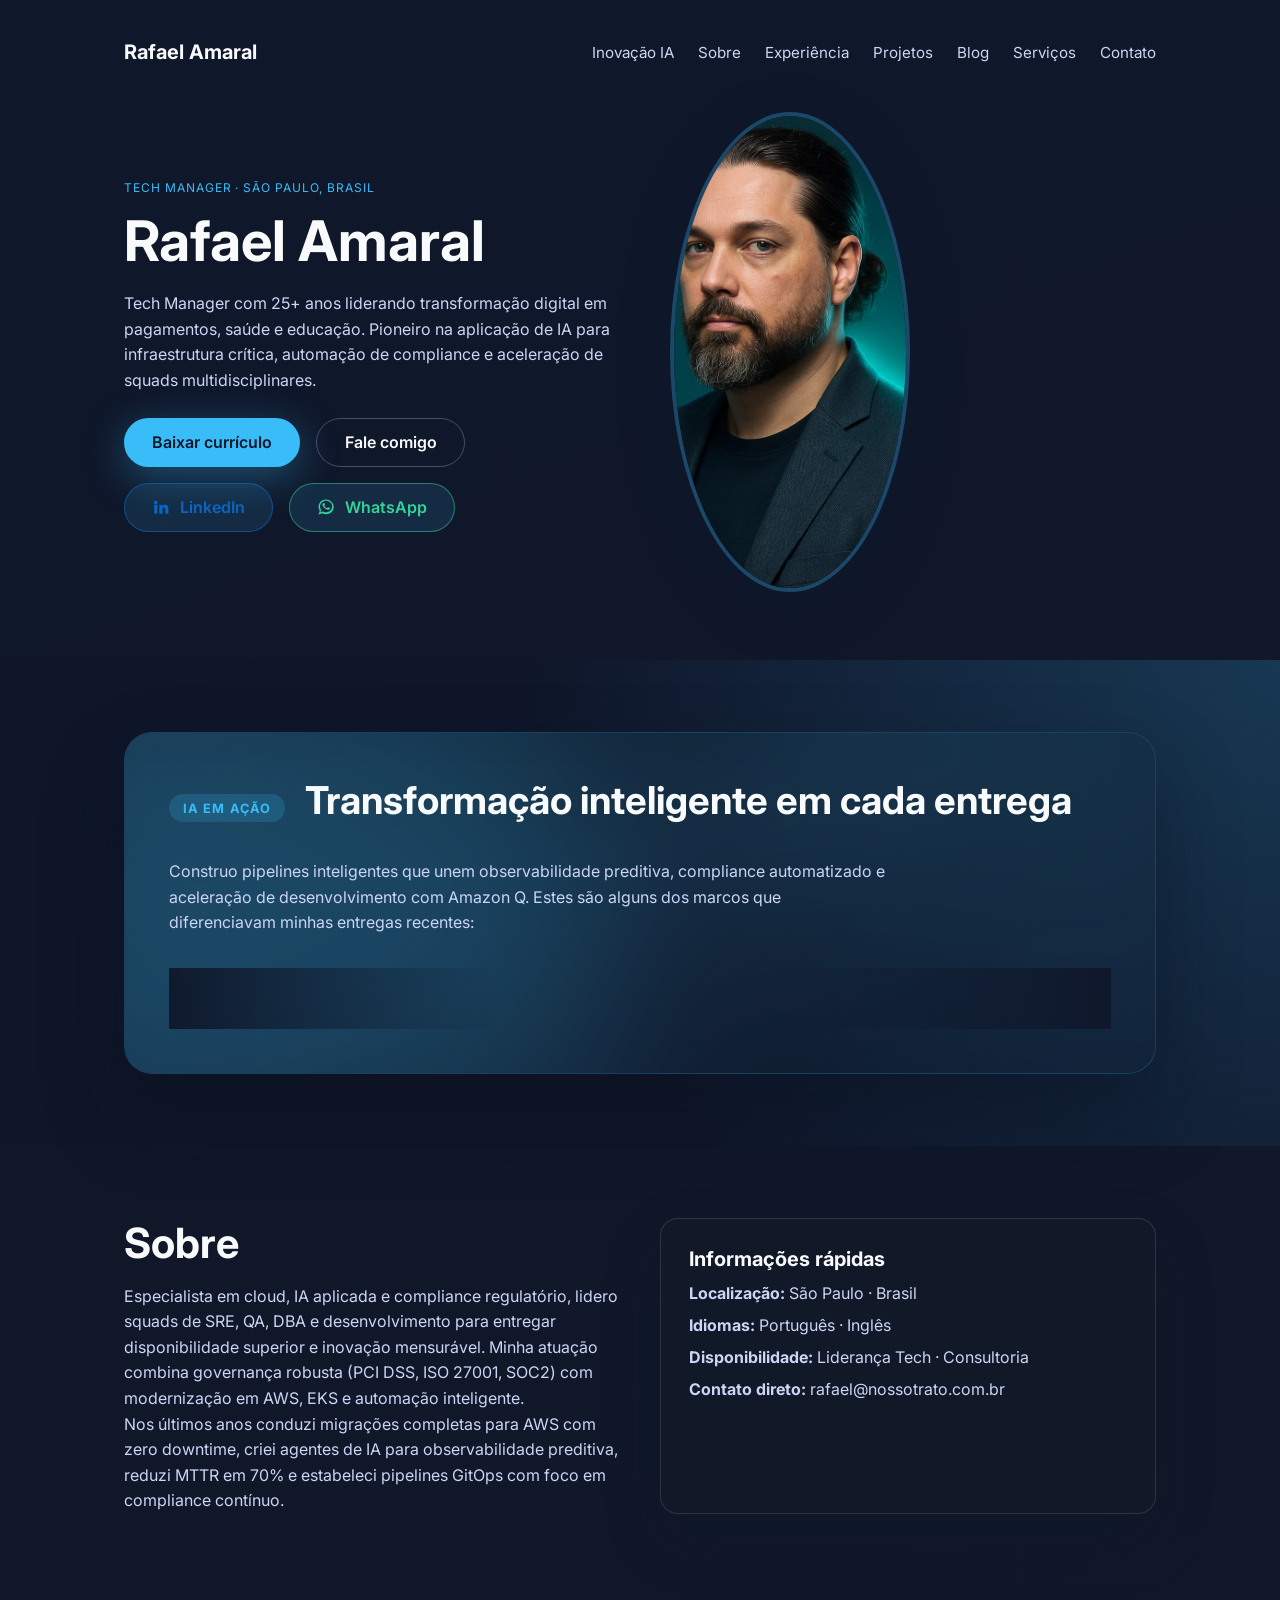
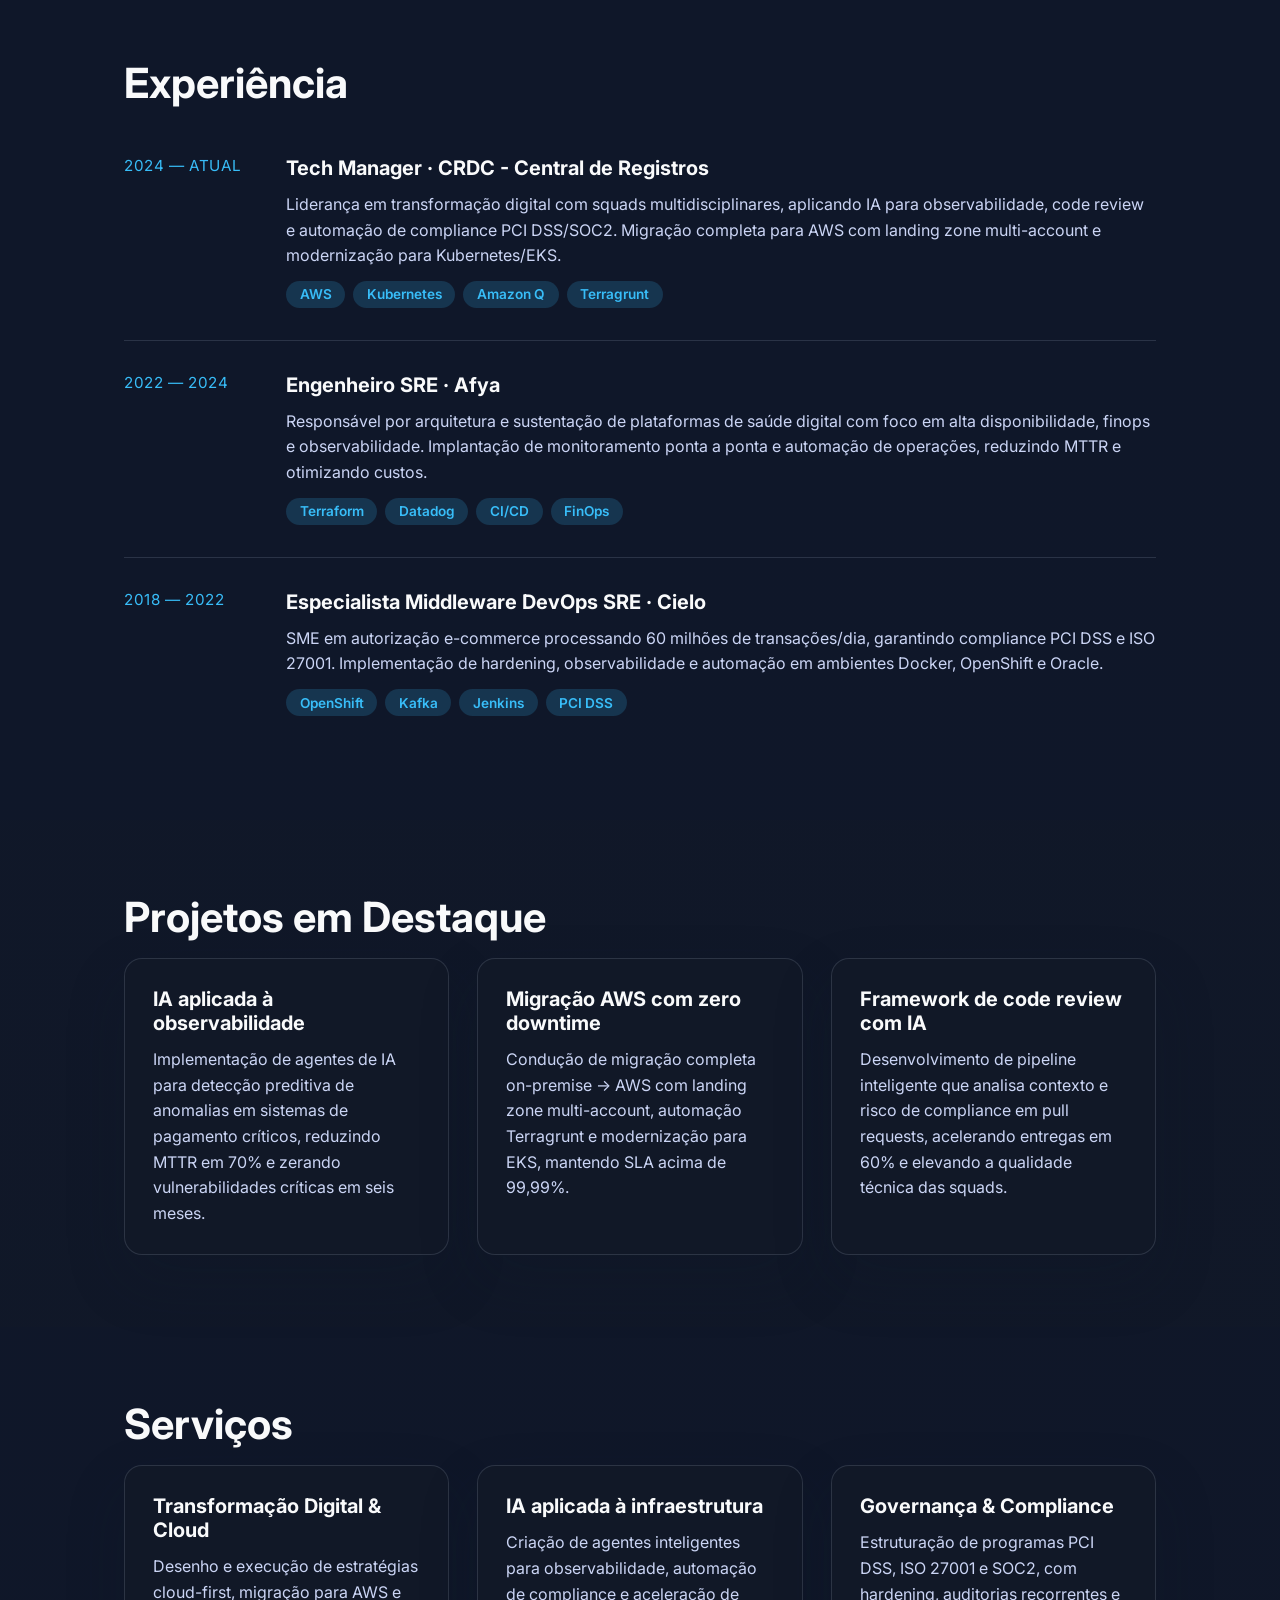
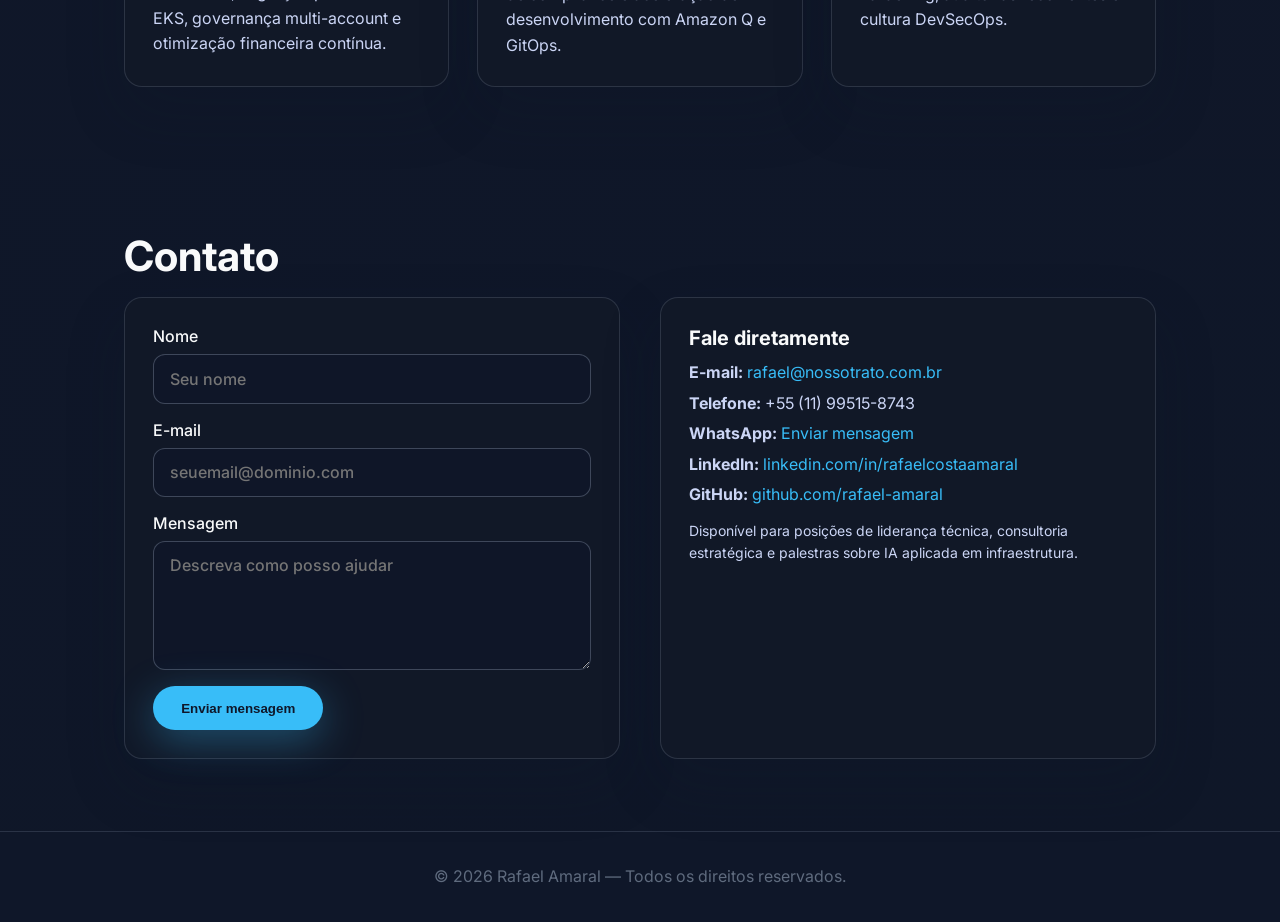
==== index.html @ c6eb233b "Initial commit: download website from hosting Co-Authored-By: Claude Opus 4.6 <noreply@anthropic.com" ====
<!DOCTYPE html>
<html lang="pt-BR">
  <head>
    <meta charset="utf-8" />
    <meta name="viewport" content="width=device-width,initial-scale=1" />
    <title>Currículo Profissional — Rafael Amaral</title>
    <meta
      name="description"
      content="Rafael Amaral — Tech Manager pioneiro em IA aplicada à infraestrutura, transformação cloud e compliance crítico."
    />
    <link rel="preconnect" href="https://fonts.googleapis.com" />
    <link rel="preconnect" href="https://fonts.gstatic.com" crossorigin />
    <link
      href="https://fonts.googleapis.com/css2?family=Inter:wght@400;500;600;700&display=swap"
      rel="stylesheet"
    />
    <link rel="stylesheet" href="assets/styles.css" />
  </head>
  <body>
    <header class="hero">
      <div class="container">
        <nav class="top-nav">
          <a class="brand" href="#inicio">Rafael Amaral</a>
          <button id="menuToggle" class="menu-toggle" aria-expanded="false">
            <span class="sr-only">Abrir menu</span>
            ☰
          </button>
          <ul class="nav-links" id="navLinks">
            <li><a href="#ia">Inovação IA</a></li>
            <li><a href="#sobre">Sobre</a></li>
            <li><a href="#experiencia">Experiência</a></li>
            <li><a href="#projetos">Projetos</a></li>
            <li><a href="/blog/">Blog</a></li>
            <li><a href="#servicos">Serviços</a></li>
            <li><a href="#contato">Contato</a></li>
          </ul>
        </nav>
        <div class="hero-content" id="inicio">
          <div>
            <span class="hero-kicker">Tech Manager · São Paulo, Brasil</span>
            <h1>Rafael Amaral</h1>
            <p>
              Tech Manager com 25+ anos liderando transformação digital em
              pagamentos, saúde e educação. Pioneiro na aplicação de IA para
              infraestrutura crítica, automação de compliance e aceleração de
              squads multidisciplinares.
            </p>
            <div class="hero-actions">
              <a
                class="btn primary"
                href="docs/Curriculo.pdf"
                target="_blank"
                rel="noopener"
                aria-label="Baixar currículo em PDF de Rafael Amaral"
              >
                Baixar currículo
              </a>
              <a
                class="btn secondary"
                href="#contato"
                aria-label="Ir para a seção de contato"
              >
                Fale comigo
              </a>
              <a
                class="btn social linkedin"
                href="https://linkedin.com/in/rafaelcostaamaral"
                target="_blank"
                rel="noopener"
                aria-label="Abrir perfil do LinkedIn de Rafael Amaral em nova aba"
              >
                <span class="icon" aria-hidden="true">
                  <svg
                    width="18"
                    height="18"
                    viewBox="0 0 24 24"
                    fill="currentColor"
                    xmlns="http://www.w3.org/2000/svg"
                  >
                    <path
                      d="M4.98 3.5a2.49 2.49 0 1 1 0 4.98 2.49 2.49 0 0 1 0-4.98ZM3 9h3.96v12H3V9Zm6.75 0H14v1.71h.06c.48-.9 1.66-1.86 3.42-1.86 3.66 0 4.34 2.41 4.34 5.54V21H17.8v-5.36c0-1.28-.03-2.93-1.79-2.93-1.79 0-2.07 1.4-2.07 2.84V21H9.75V9Z"
                    />
                  </svg>
                </span>
                LinkedIn
              </a>
              <a
                class="btn social whatsapp"
                href="https://wa.me/5511995158743?text=Ol%C3%A1%2C%20Rafael!%20Encontrei%20seu%20portf%C3%B3lio."
                target="_blank"
                rel="noopener"
                aria-label="Iniciar conversa no WhatsApp com Rafael Amaral"
              >
                <span class="icon" aria-hidden="true">
                  <svg
                    width="18"
                    height="18"
                    viewBox="0 0 24 24"
                    fill="currentColor"
                    xmlns="http://www.w3.org/2000/svg"
                  >
                    <path
                      d="M12.04 2c-5.52 0-10 4.3-10 9.6 0 1.9.6 3.69 1.69 5.27L2 22l5.25-1.64c1.55.85 3.3 1.3 4.99 1.3h.01c5.51 0 10-4.3 10-9.6 0-2.56-1.05-4.97-2.97-6.76C17.37 2.92 14.78 2 12.04 2Zm-.01 17.24h-.01c-1.43 0-2.84-.38-4.07-1.1l-.29-.17-3.12.97.95-3.01-.18-.3a7.75 7.75 0 0 1-1.19-4.16c0-4.24 3.6-7.69 8.03-7.69 2.15 0 4.17.79 5.69 2.22 1.52 1.43 2.35 3.33 2.35 5.36 0 4.25-3.6 7.68-8.06 7.68Zm4.48-6.17c-.24-.12-1.43-.71-1.65-.79-.22-.08-.38-.12-.54.12-.16.24-.62.79-.76.95-.14.16-.28.18-.52.06-.24-.12-1-.37-1.9-1.18-.7-.62-1.17-1.38-1.31-1.61-.14-.24-.01-.37.11-.49.12-.12.24-.28.36-.42.12-.14.16-.24.24-.4.08-.16.04-.3-.02-.42-.06-.12-.54-1.29-.74-1.76-.2-.48-.4-.41-.54-.42-.14 0-.3-.01-.46-.01s-.42.06-.64.3c-.22.24-.84.82-.84 2s.86 2.32.98 2.48c.12.16 1.68 2.66 4.17 3.64.58.23 1.03.37 1.38.47.58.18 1.11.15 1.53.09.47-.07 1.43-.58 1.63-1.13.2-.55.2-1.02.14-1.12-.06-.1-.22-.16-.46-.28Z"
                    />
                  </svg>
                </span>
                WhatsApp
              </a>
            </div>
          </div>
          <figure>
            <picture>
              <source
                srcset="assets/rafael-amaral.webp"
                type="image/webp"
              />
              <img
                src="assets/rafael-amaral.png"
                alt="Foto profissional de Rafael Amaral"
                width="480"
                height="480"
                loading="lazy"
                decoding="async"
              />
            </picture>
          </figure>
        </div>
      </div>
    </header>

    <main>
      <section class="section ai-focus" id="ia">
        <div class="container">
          <div class="ai-highlight">
            <div class="ai-header">
              <span class="badge">IA em ação</span>
              <h2>Transformação inteligente em cada entrega</h2>
            </div>
            <p>
              Construo pipelines inteligentes que unem observabilidade preditiva,
              compliance automatizado e aceleração de desenvolvimento com Amazon
              Q. Estes são alguns dos marcos que diferenciavam minhas entregas
              recentes:
            </p>
            <div class="ai-rotator" aria-hidden="true">
              <span class="rotator-item">
                Amazon Q integrado a VS Code e IntelliJ elevando produtividade em
                60%.
              </span>
              <span class="rotator-item">
                Agentes de IA monitorando anomalias em tempo real e reduzindo MTTR
                em 70%.
              </span>
              <span class="rotator-item">
                Framework de code review com IA garantindo compliance contínuo em
                PCI DSS e SOC2.
              </span>
            </div>
            <ul class="sr-only">
              <li>
                Amazon Q integrado a VS Code e IntelliJ elevando produtividade em
                60%.
              </li>
              <li>
                Agentes de IA monitorando anomalias em tempo real e reduzindo MTTR
                em 70%.
              </li>
              <li>
                Framework de code review com IA garantindo compliance contínuo em
                PCI DSS e SOC2.
              </li>
            </ul>
          </div>
        </div>
      </section>
      <section class="section" id="sobre">
        <div class="container grid-2">
          <div>
            <h2>Sobre</h2>
            <p>
              Especialista em cloud, IA aplicada e compliance regulatório, lidero
              squads de SRE, QA, DBA e desenvolvimento para entregar
              disponibilidade superior e inovação mensurável. Minha atuação
              combina governança robusta (PCI DSS, ISO 27001, SOC2) com
              modernização em AWS, EKS e automação inteligente.
            </p>
            <p>
              Nos últimos anos conduzi migrações completas para AWS com zero
              downtime, criei agentes de IA para observabilidade preditiva,
              reduzi MTTR em 70% e estabeleci pipelines GitOps com foco em
              compliance contínuo.
            </p>
          </div>
          <div class="card">
            <h3>Informações rápidas</h3>
            <ul>
              <li><strong>Localização:</strong> São Paulo · Brasil</li>
              <li><strong>Idiomas:</strong> Português · Inglês</li>
              <li><strong>Disponibilidade:</strong> Liderança Tech · Consultoria</li>
              <li><strong>Contato direto:</strong> rafael@nossotrato.com.br</li>
            </ul>
          </div>
        </div>
      </section>

      <section class="section alt" id="experiencia">
        <div class="container">
          <h2>Experiência</h2>
          <article class="timeline-item">
            <span class="timeline-date">2024 — Atual</span>
            <div>
              <h3>Tech Manager · CRDC - Central de Registros</h3>
              <p>
                Liderança em transformação digital com squads multidisciplinares,
                aplicando IA para observabilidade, code review e automação de
                compliance PCI DSS/SOC2. Migração completa para AWS com landing
                zone multi-account e modernização para Kubernetes/EKS.
              </p>
              <ul class="pill-list">
                <li>AWS</li>
                <li>Kubernetes</li>
                <li>Amazon Q</li>
                <li>Terragrunt</li>
              </ul>
            </div>
          </article>
          <article class="timeline-item">
            <span class="timeline-date">2022 — 2024</span>
            <div>
              <h3>Engenheiro SRE · Afya</h3>
              <p>
                Responsável por arquitetura e sustentação de plataformas de saúde
                digital com foco em alta disponibilidade, finops e observabilidade.
                Implantação de monitoramento ponta a ponta e automação de
                operações, reduzindo MTTR e otimizando custos.
              </p>
              <ul class="pill-list">
                <li>Terraform</li>
                <li>Datadog</li>
                <li>CI/CD</li>
                <li>FinOps</li>
              </ul>
            </div>
          </article>
          <article class="timeline-item">
            <span class="timeline-date">2018 — 2022</span>
            <div>
              <h3>Especialista Middleware DevOps SRE · Cielo</h3>
              <p>
                SME em autorização e-commerce processando 60 milhões de
                transações/dia, garantindo compliance PCI DSS e ISO 27001.
                Implementação de hardening, observabilidade e automação em
                ambientes Docker, OpenShift e Oracle.
              </p>
              <ul class="pill-list">
                <li>OpenShift</li>
                <li>Kafka</li>
                <li>Jenkins</li>
                <li>PCI DSS</li>
              </ul>
            </div>
          </article>
        </div>
      </section>

      <section class="section" id="projetos">
        <div class="container">
          <h2>Projetos em Destaque</h2>
          <div class="cards-grid">
            <article class="card">
              <h3>IA aplicada à observabilidade</h3>
              <p>
                Implementação de agentes de IA para detecção preditiva de anomalias
                em sistemas de pagamento críticos, reduzindo MTTR em 70% e zerando
                vulnerabilidades críticas em seis meses.
              </p>
            </article>
            <article class="card">
              <h3>Migração AWS com zero downtime</h3>
              <p>
                Condução de migração completa on-premise → AWS com landing zone
                multi-account, automação Terragrunt e modernização para EKS,
                mantendo SLA acima de 99,99%.
              </p>
            </article>
            <article class="card">
              <h3>Framework de code review com IA</h3>
              <p>
                Desenvolvimento de pipeline inteligente que analisa contexto e
                risco de compliance em pull requests, acelerando entregas em 60% e
                elevando a qualidade técnica das squads.
              </p>
            </article>
          </div>
        </div>
      </section>

      <section class="section alt" id="servicos">
        <div class="container">
          <h2>Serviços</h2>
          <div class="cards-grid">
            <article class="card">
              <h3>Transformação Digital & Cloud</h3>
              <p>
                Desenho e execução de estratégias cloud-first, migração para AWS e
                EKS, governança multi-account e otimização financeira contínua.
              </p>
            </article>
            <article class="card">
              <h3>IA aplicada à infraestrutura</h3>
              <p>
                Criação de agentes inteligentes para observabilidade, automação de
                compliance e aceleração de desenvolvimento com Amazon Q e GitOps.
              </p>
            </article>
            <article class="card">
              <h3>Governança & Compliance</h3>
              <p>
                Estruturação de programas PCI DSS, ISO 27001 e SOC2, com
                hardening, auditorias recorrentes e cultura DevSecOps.
              </p>
            </article>
          </div>
        </div>
      </section>

      <section class="section contact" id="contato">
        <div class="container">
          <h2>Contato</h2>
          <div class="contact-grid">
            <form
              class="card"
              action="https://formsubmit.co/rafael@nossotrato.com.br"
              method="POST"
            >
              <input type="hidden" name="_subject" value="Contato pelo site" />
              <input type="hidden" name="_captcha" value="false" />
              <label>
                Nome
                <input type="text" name="name" placeholder="Seu nome" required />
              </label>
              <label>
                E-mail
                <input
                  type="email"
                  name="email"
                  placeholder="seuemail@dominio.com"
                  required
                />
              </label>
              <label>
                Mensagem
                <textarea
                  name="message"
                  rows="5"
                  placeholder="Descreva como posso ajudar"
                  required
                ></textarea>
              </label>
              <button class="btn primary" type="submit">Enviar mensagem</button>
            </form>
            <div class="card contact-info">
              <h3>Fale diretamente</h3>
              <ul>
                <li>
                  <strong>E-mail:</strong>
                  <a href="mailto:rafael@nossotrato.com.br"
                    >rafael@nossotrato.com.br</a
                  >
                </li>
                <li><strong>Telefone:</strong> +55 (11) 99515-8743</li>
                <li>
                  <strong>WhatsApp:</strong>
                  <a
                    href="https://wa.me/5511995158743?text=Ol%C3%A1%2C%20Rafael!%20Encontrei%20seu%20portf%C3%B3lio."
                    target="_blank"
                    rel="noopener"
                    >Enviar mensagem</a
                  >
                </li>
                <li>
                  <strong>LinkedIn:</strong>
                  <a href="https://linkedin.com/in/rafaelcostaamaral" target="_blank" rel="noopener"
                    >linkedin.com/in/rafaelcostaamaral</a
                  >
                </li>
                <li>
                  <strong>GitHub:</strong>
                  <a href="https://github.com/rafael-amaral" target="_blank" rel="noopener"
                    >github.com/rafael-amaral</a
                  >
                </li>
              </ul>
              <p class="small">
                Disponível para posições de liderança técnica, consultoria
                estratégica e palestras sobre IA aplicada em infraestrutura.
              </p>
            </div>
          </div>
        </div>
      </section>
    </main>

    <footer class="footer">
      <div class="container">
        <p>
          ©
          <span id="currentYear"></span>
          Rafael Amaral — Todos os direitos reservados.
        </p>
      </div>
    </footer>

    <script>
      const navToggle = document.getElementById("menuToggle");
      const navLinks = document.getElementById("navLinks");
      navToggle.addEventListener("click", () => {
        const isOpened = navToggle.getAttribute("aria-expanded") === "true";
        navToggle.setAttribute("aria-expanded", String(!isOpened));
        navLinks.classList.toggle("open");
      });
      document.getElementById("currentYear").textContent =
        new Date().getFullYear();
    </script>
  </body>
</html>
---- assets/styles.css ----
:root {
  --bg: #0f172a;
  --bg-alt: #111827;
  --surface: #1f2937;
  --card: #111827;
  --text: #f9fafb;
  --text-muted: #cbd5f5;
  --accent: #38bdf8;
  --accent-dark: #0284c7;
  --pill-bg: rgba(56, 189, 248, 0.18);
  --border: rgba(148, 163, 184, 0.2);
  --shadow: 0 16px 50px rgba(15, 23, 42, 0.35);
  --max-width: 1080px;
  font-family: "Inter", -apple-system, BlinkMacSystemFont, "Segoe UI", sans-serif;
}

* {
  box-sizing: border-box;
  margin: 0;
  padding: 0;
}

body {
  background: linear-gradient(160deg, var(--bg), var(--bg-alt));
  color: var(--text);
  min-height: 100vh;
}

.container {
  max-width: var(--max-width);
  margin: 0 auto;
  padding: 0 1.5rem;
}

.hero {
  position: relative;
  padding: 2.5rem 0 4rem;
}

.top-nav {
  display: flex;
  align-items: center;
  justify-content: space-between;
  gap: 1rem;
}

.brand {
  font-weight: 700;
  font-size: 1.25rem;
  text-decoration: none;
  color: var(--text);
}

.menu-toggle {
  display: none;
  background: transparent;
  border: 0;
  color: var(--text);
  font-size: 1.5rem;
  cursor: pointer;
}

.nav-links {
  list-style: none;
  display: flex;
  gap: 1.5rem;
}

.nav-links a {
  text-decoration: none;
  color: var(--text-muted);
  font-size: 0.95rem;
  transition: color 0.2s ease;
}

.nav-links a:hover {
  color: var(--text);
}

.hero-content {
  display: grid;
  grid-template-columns: repeat(auto-fit, minmax(270px, 1fr));
  gap: 3rem;
  align-items: center;
  margin-top: 3rem;
}

.hero-kicker {
  display: inline-block;
  letter-spacing: 0.08em;
  text-transform: uppercase;
  font-size: 0.75rem;
  color: var(--accent);
  margin-bottom: 0.75rem;
}

h1 {
  font-size: clamp(2rem, 6vw, 3.5rem);
  margin-bottom: 1rem;
}

h2 {
  font-size: clamp(1.8rem, 4vw, 2.6rem);
  margin-bottom: 1rem;
}

h3 {
  font-size: 1.25rem;
  margin-bottom: 0.75rem;
}

p {
  line-height: 1.6;
  color: var(--text-muted);
}

.hero-content figure {
  justify-self: center;
}

.hero-content img {
  width: min(240px, 100%);
  aspect-ratio: 1;
  object-fit: cover;
  border-radius: 50%;
  border: 4px solid rgba(56, 189, 248, 0.3);
  box-shadow: var(--shadow);
  background: rgba(15, 23, 42, 0.5);
}

.hero-actions {
  display: flex;
  flex-wrap: wrap;
  gap: 1rem;
  margin-top: 1.5rem;
}

.btn {
  display: inline-flex;
  align-items: center;
  justify-content: center;
  padding: 0.85rem 1.7rem;
  border-radius: 999px;
  font-weight: 600;
  text-decoration: none;
  cursor: pointer;
  border: 1px solid transparent;
  transition: transform 0.2s ease, box-shadow 0.2s ease, color 0.2s ease,
    background-color 0.2s ease, border-color 0.2s ease;
}

.btn:focus-visible {
  outline: 3px solid rgba(56, 189, 248, 0.5);
  outline-offset: 2px;
}

.btn .icon {
  display: inline-flex;
  align-items: center;
  justify-content: center;
  margin-right: 0.6rem;
}

.btn .icon svg {
  display: block;
}

.btn.primary {
  background: var(--accent);
  color: #0f172a;
  box-shadow: 0 10px 40px rgba(56, 189, 248, 0.35);
}

.btn.primary:hover {
  background: var(--accent-dark);
  transform: translateY(-1px);
}

.btn.secondary {
  background: transparent;
  color: var(--text);
  border-color: rgba(148, 163, 184, 0.4);
}

.btn.secondary:hover {
  border-color: var(--accent);
  color: var(--accent);
}

.btn.social {
  background: rgba(56, 189, 248, 0.12);
  color: var(--accent);
  border-color: rgba(56, 189, 248, 0.4);
}

.btn.social:hover {
  background: rgba(56, 189, 248, 0.22);
  color: var(--text);
}

.btn.linkedin {
  border-color: rgba(10, 102, 194, 0.6);
  color: #0a66c2;
}

.btn.linkedin:hover {
  background: #0a66c2;
  border-color: #0a66c2;
  color: #f8fafc;
}

.btn.whatsapp {
  border-color: rgba(52, 211, 153, 0.5);
  color: #34d399;
}

.btn.whatsapp:hover {
  background: #059669;
  border-color: #059669;
  color: #ecfdf5;
}

.section {
  padding: 4.5rem 0;
}

.section.alt {
  background: rgba(15, 23, 42, 0.36);
}

.ai-focus {
  position: relative;
  background: radial-gradient(circle at top right, rgba(56, 189, 248, 0.2), transparent 55%),
    rgba(15, 23, 42, 0.6);
}

.ai-highlight {
  position: relative;
  overflow: hidden;
  border-radius: 28px;
  padding: 2.75rem;
  border: 1px solid rgba(56, 189, 248, 0.25);
  background: linear-gradient(160deg, rgba(17, 24, 39, 0.92), rgba(15, 23, 42, 0.82));
  box-shadow: 0 40px 80px rgba(8, 16, 31, 0.45);
}

.ai-highlight::before {
  content: "";
  position: absolute;
  inset: -120px;
  background: conic-gradient(
    from 30deg,
    rgba(56, 189, 248, 0.3),
    rgba(8, 47, 73, 0.05),
    rgba(56, 189, 248, 0.45),
    rgba(8, 47, 73, 0.1)
  );
  filter: blur(80px);
  opacity: 0.7;
  animation: aiGlow 18s linear infinite;
}

.ai-highlight > * {
  position: relative;
  z-index: 1;
}

.ai-header {
  display: flex;
  align-items: center;
  gap: 1.25rem;
  flex-wrap: wrap;
  margin-bottom: 1.25rem;
}

.badge {
  display: inline-flex;
  align-items: center;
  gap: 0.35rem;
  padding: 0.4rem 0.9rem;
  border-radius: 999px;
  font-size: 0.8rem;
  font-weight: 700;
  letter-spacing: 0.08em;
  text-transform: uppercase;
  background: rgba(56, 189, 248, 0.18);
  color: var(--accent);
}

.ai-highlight h2 {
  flex: 1;
  font-size: clamp(1.8rem, 4vw, 2.4rem);
}

.ai-highlight p {
  max-width: 720px;
  margin-bottom: 2rem;
}

.ai-rotator {
  position: relative;
  min-height: 3.8rem;
  display: flex;
  align-items: center;
  overflow: hidden;
}

.rotator-item {
  position: absolute;
  left: 0;
  top: 0;
  width: 100%;
  opacity: 0;
  transform: translateY(16px);
  animation: fadeCycle 15s infinite;
  font-weight: 600;
  letter-spacing: 0.01em;
  color: var(--text);
}

.rotator-item:nth-child(2) {
  animation-delay: 5s;
}

.rotator-item:nth-child(3) {
  animation-delay: 10s;
}

.ai-rotator::after {
  content: "";
  position: absolute;
  inset: 0;
  background: linear-gradient(90deg, rgba(15, 23, 42, 0.95) 0%, transparent 35%, transparent 65%, rgba(15, 23, 42, 0.95) 100%);
  pointer-events: none;
}

@keyframes fadeCycle {
  0%,
  15% {
    opacity: 1;
    transform: translateY(0);
  }
  25% {
    opacity: 0;
    transform: translateY(-14px);
  }
  100% {
    opacity: 0;
    transform: translateY(16px);
  }
}

@keyframes aiGlow {
  to {
    transform: rotate(360deg);
  }
}

@media (prefers-reduced-motion: reduce) {
  .ai-highlight::before {
    animation: none;
  }
  .rotator-item {
    position: static;
    opacity: 1;
    transform: none;
    animation: none;
  }
  .ai-rotator {
    min-height: auto;
    flex-direction: column;
    gap: 0.75rem;
  }
  .ai-rotator::after {
    display: none;
  }
}

.grid-2 {
  display: grid;
  grid-template-columns: repeat(auto-fit, minmax(280px, 1fr));
  gap: 2.5rem;
}

.card {
  background: var(--card);
  border: 1px solid var(--border);
  border-radius: 18px;
  padding: 1.75rem;
  box-shadow: 0 25px 60px rgba(15, 23, 42, 0.2);
  transition: transform 0.25s ease, box-shadow 0.25s ease, border-color 0.25s ease;
}

.card:hover {
  transform: translateY(-6px);
  box-shadow: 0 30px 70px rgba(15, 23, 42, 0.28);
  border-color: rgba(56, 189, 248, 0.35);
}

.card ul {
  list-style: none;
  display: grid;
  gap: 0.75rem;
  color: var(--text-muted);
}

.timeline-item {
  display: grid;
  grid-template-columns: 130px 1fr;
  gap: 2rem;
  padding: 2rem 0;
  border-bottom: 1px solid var(--border);
}

.timeline-item:last-child {
  border-bottom: 0;
}

.timeline-date {
  font-size: 0.95rem;
  letter-spacing: 0.04em;
  color: var(--accent);
  text-transform: uppercase;
}

.pill-list {
  list-style: none;
  display: flex;
  flex-wrap: wrap;
  gap: 0.5rem;
  margin-top: 0.75rem;
}

.pill-list li {
  background: var(--pill-bg);
  color: var(--accent);
  border-radius: 999px;
  padding: 0.35rem 0.85rem;
  font-size: 0.85rem;
  font-weight: 600;
}

.cards-grid {
  display: grid;
  gap: 1.75rem;
  grid-template-columns: repeat(auto-fit, minmax(260px, 1fr));
}

.text-link {
  display: inline-flex;
  gap: 0.4rem;
  align-items: center;
  color: var(--accent);
  text-decoration: none;
  font-weight: 600;
}

.text-link:hover {
  color: var(--accent-dark);
}

.contact {
  background: rgba(15, 23, 42, 0.5);
}

.contact-grid {
  display: grid;
  gap: 2.5rem;
  grid-template-columns: repeat(auto-fit, minmax(280px, 1fr));
}

label {
  display: grid;
  gap: 0.5rem;
  color: var(--text);
  font-weight: 500;
  margin-bottom: 1rem;
}

input,
textarea {
  background: rgba(15, 23, 42, 0.6);
  border: 1px solid rgba(148, 163, 184, 0.35);
  border-radius: 12px;
  padding: 0.85rem 1rem;
  color: var(--text);
  transition: border-color 0.2s ease, box-shadow 0.2s ease;
  font: inherit;
  resize: vertical;
}

input:focus,
textarea:focus {
  border-color: var(--accent);
  box-shadow: 0 0 0 3px rgba(56, 189, 248, 0.2);
  outline: none;
}

.contact-info ul {
  list-style: none;
  display: grid;
  gap: 0.65rem;
  margin-bottom: 1rem;
}

.contact-info a {
  color: var(--accent);
  text-decoration: none;
}

.contact-info a:hover {
  color: var(--accent-dark);
}

.small {
  font-size: 0.875rem;
  color: var(--text-muted);
}

.footer {
  padding: 2rem 0;
  text-align: center;
  background: rgba(15, 23, 42, 0.8);
  border-top: 1px solid var(--border);
}

.footer p {
  color: rgba(148, 163, 184, 0.6);
}

.sr-only {
  position: absolute;
  width: 1px;
  height: 1px;
  padding: 0;
  margin: -1px;
  overflow: hidden;
  clip: rect(0, 0, 0, 0);
  white-space: nowrap;
  border: 0;
}

@media (max-width: 820px) {
  .top-nav {
    position: relative;
    align-items: flex-start;
  }

  .menu-toggle {
    display: inline-flex;
    align-items: center;
    justify-content: center;
    padding: 0.4rem 0.6rem;
    border-radius: 10px;
    background: rgba(15, 23, 42, 0.7);
  }

  .nav-links {
    position: absolute;
    right: 0;
    top: 2.8rem;
    flex-direction: column;
    background: rgba(15, 23, 42, 0.92);
    padding: 1.25rem 1.5rem;
    border-radius: 16px;
    border: 1px solid var(--border);
    box-shadow: var(--shadow);
    transform-origin: top right;
    transform: scale(0.6);
    opacity: 0;
    pointer-events: none;
    transition: opacity 0.2s ease, transform 0.2s ease;
  }

  .nav-links.open {
    transform: scale(1);
    opacity: 1;
    pointer-events: auto;
  }

  .timeline-item {
    grid-template-columns: 1fr;
    gap: 1rem;
  }

  .ai-highlight {
    padding: 2.1rem;
  }

  .ai-header {
    gap: 0.75rem;
  }
}

@media (max-width: 540px) {
  .hero {
    padding-top: 1.5rem;
  }

  .hero-content {
    margin-top: 2.2rem;
    gap: 2rem;
  }

  .hero-content img {
    width: 180px;
  }

  .section {
    padding: 3.5rem 0;
  }

  .ai-highlight {
    padding: 1.75rem;
  }

  .ai-header {
    flex-direction: column;
    align-items: flex-start;
  }

  .ai-rotator {
    min-height: 5rem;
  }
}
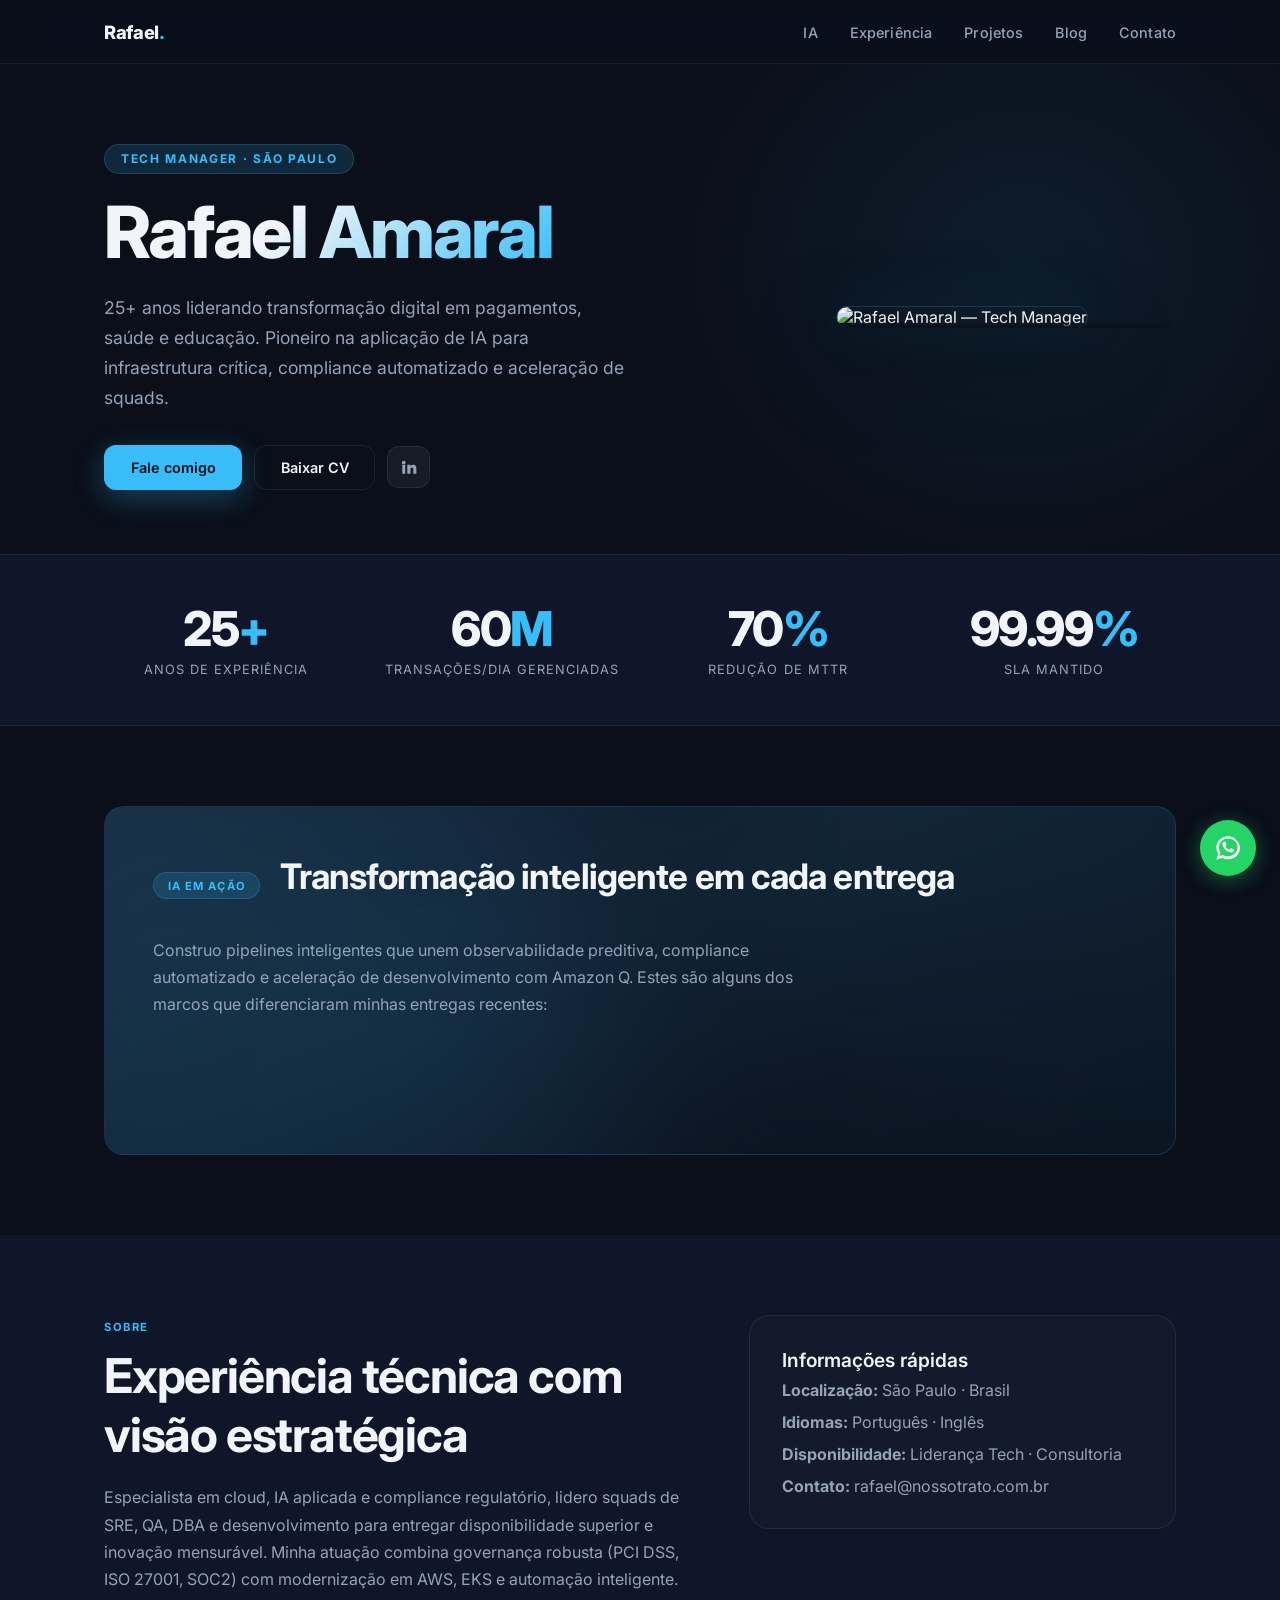
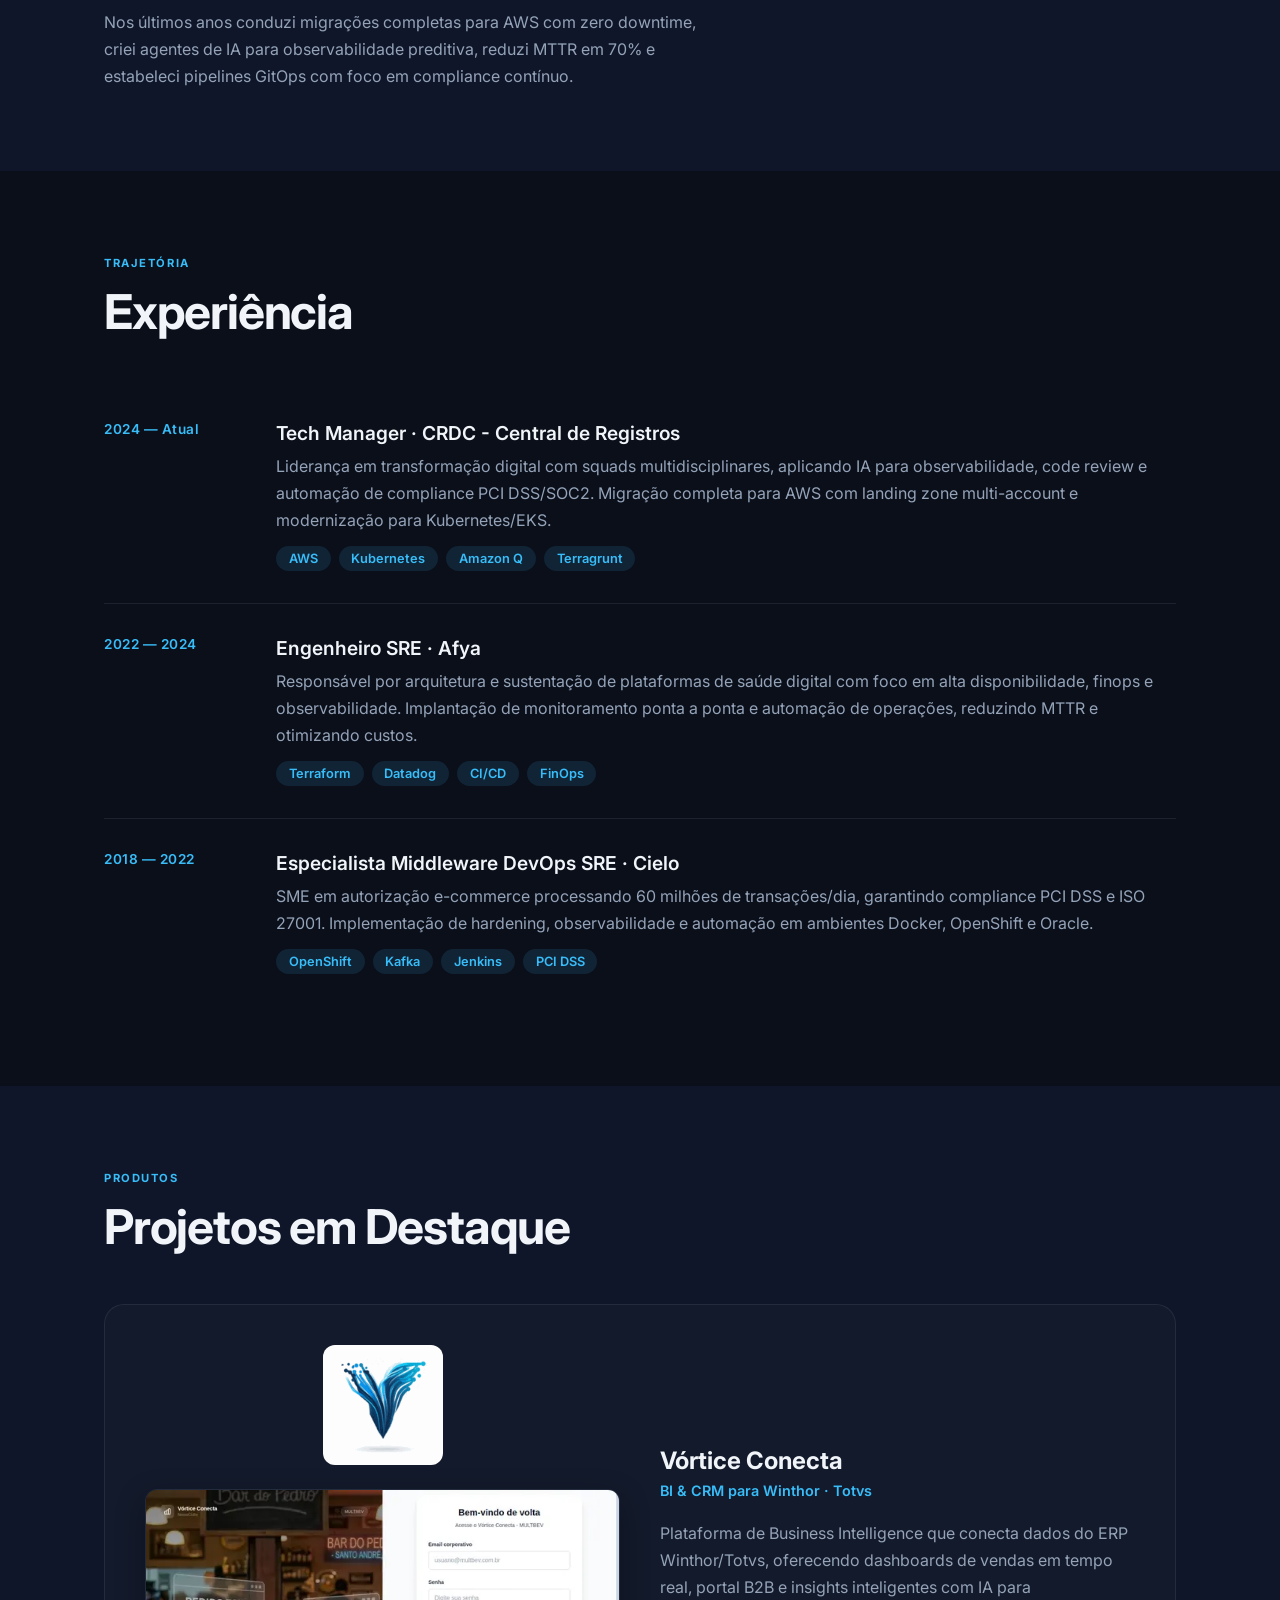
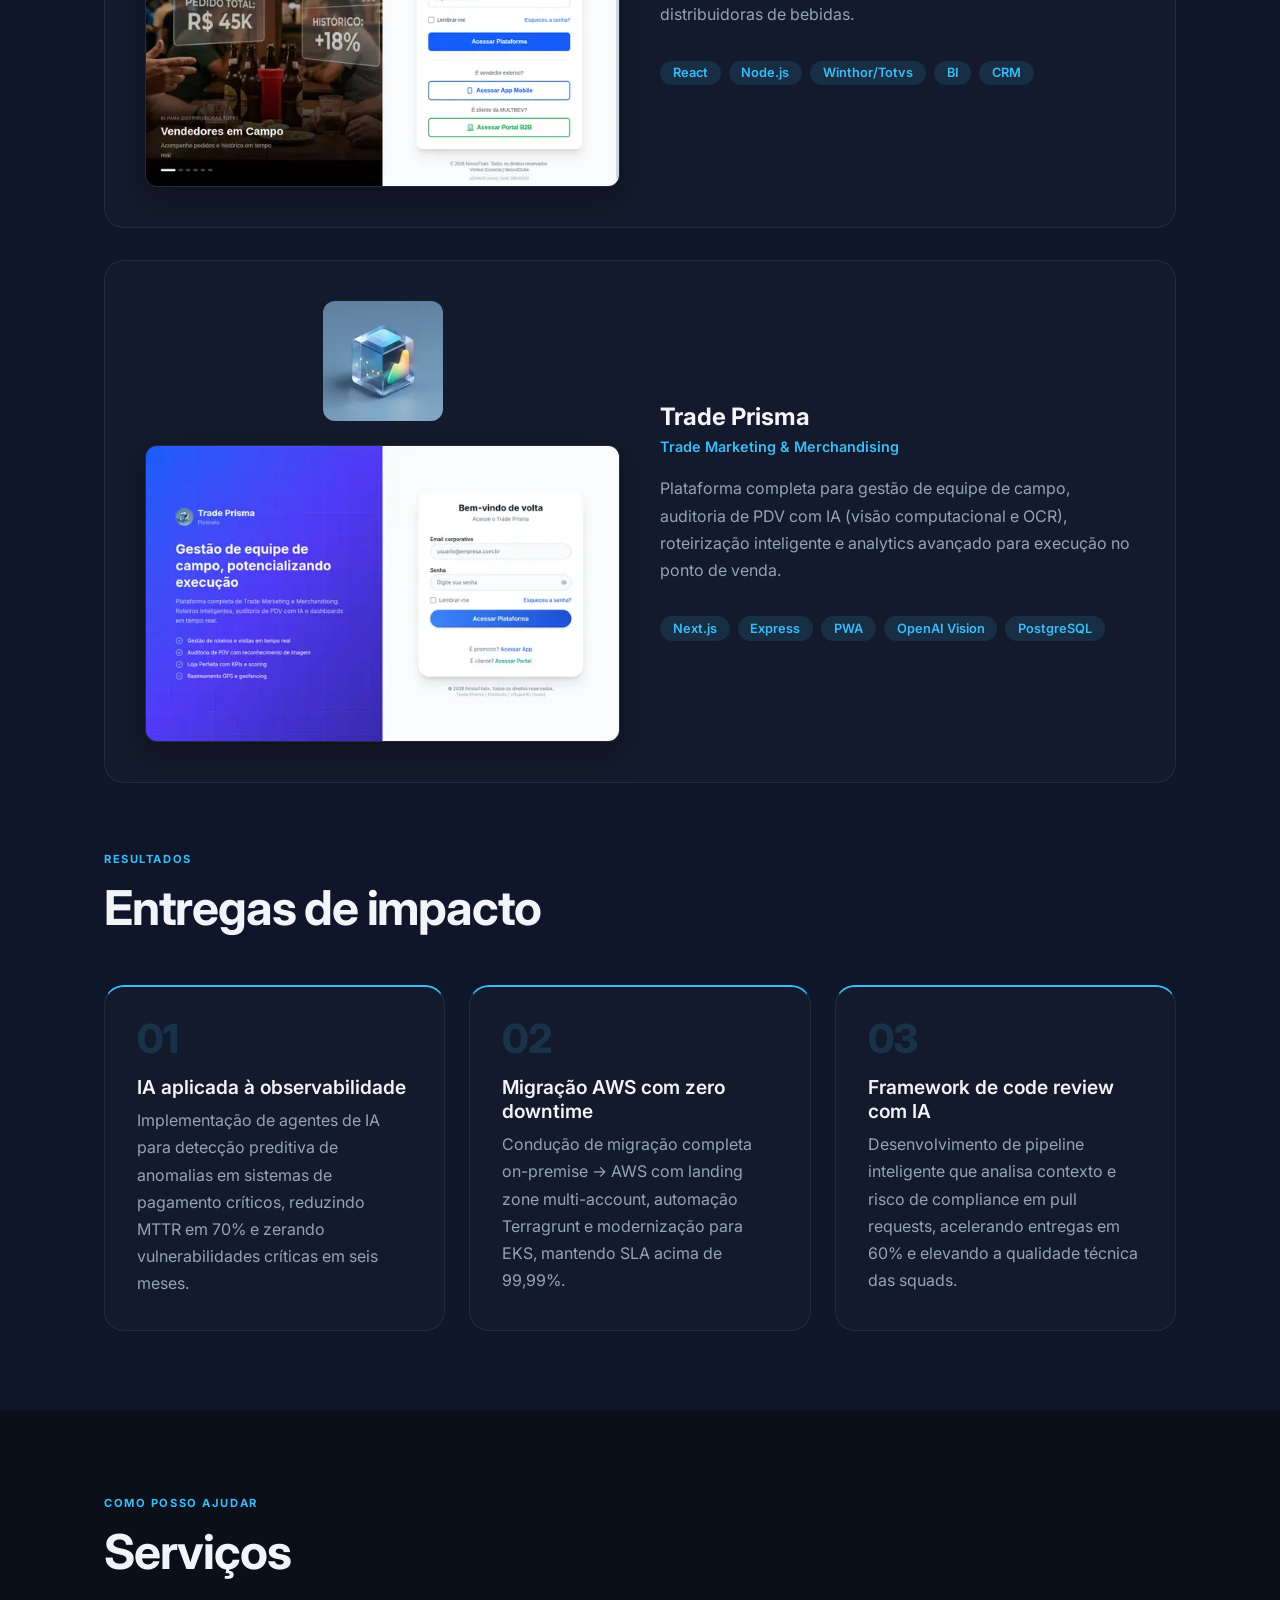
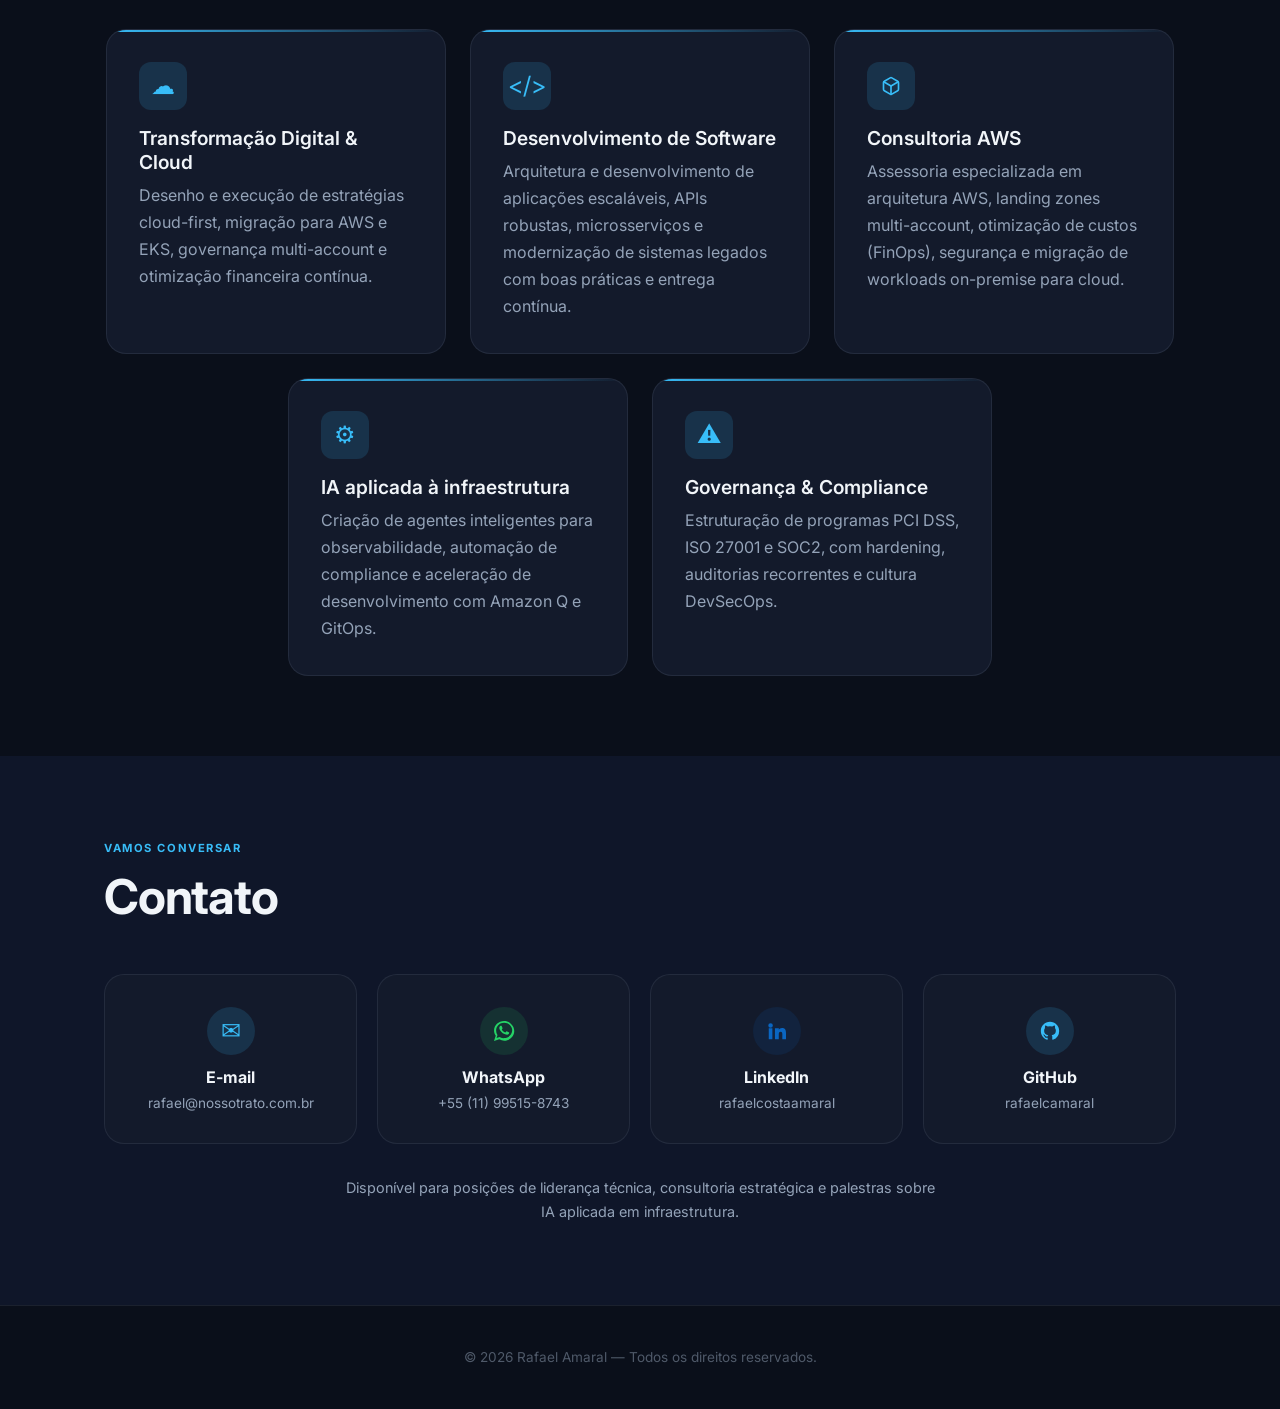
==== commit a09c6fa0: "Redesign editorial bold: nova foto, layout moderno, showcase de produtos - Hero: foto retangular dar" ====
--- a/index.html
+++ b/index.html
@@ -3,123 +3,94 @@
   <head>
     <meta charset="utf-8" />
     <meta name="viewport" content="width=device-width,initial-scale=1" />
-    <title>Currículo Profissional — Rafael Amaral</title>
+    <title>Rafael Amaral — Tech Manager · IA & Cloud</title>
     <meta
       name="description"
-      content="Rafael Amaral — Tech Manager pioneiro em IA aplicada à infraestrutura, transformação cloud e compliance crítico."
+      content="Rafael Amaral — Tech Manager com 25+ anos liderando transformação digital, IA aplicada à infraestrutura, cloud e compliance crítico."
     />
+    <meta property="og:type" content="website" />
+    <meta property="og:title" content="Rafael Amaral — Tech Manager · IA & Cloud" />
+    <meta
+      property="og:description"
+      content="Tech Manager com 25+ anos liderando transformação digital em pagamentos, saúde e educação. Pioneiro em IA para infraestrutura crítica."
+    />
+    <meta property="og:url" content="https://decomposeai.tech/" />
+    <meta property="og:locale" content="pt_BR" />
+    <meta property="og:image" content="https://decomposeai.tech/assets/rafaelcamaral.jpg" />
+    <link rel="icon" type="image/svg+xml" href="assets/favicon.svg" />
     <link rel="preconnect" href="https://fonts.googleapis.com" />
     <link rel="preconnect" href="https://fonts.gstatic.com" crossorigin />
     <link
-      href="https://fonts.googleapis.com/css2?family=Inter:wght@400;500;600;700&display=swap"
+      href="https://fonts.googleapis.com/css2?family=Inter:wght@400;500;600;700;800&display=swap"
       rel="stylesheet"
     />
     <link rel="stylesheet" href="assets/styles.css" />
   </head>
   <body>
-    <header class="hero">
+    <!-- ─── Nav ──────────────────────────────── -->
+    <nav class="site-nav">
+      <div class="container nav-inner">
+        <a class="brand" href="#inicio">Rafael<span>.</span></a>
+        <button id="menuToggle" class="menu-toggle" aria-expanded="false">
+          <span class="sr-only">Abrir menu</span>
+          &#9776;
+        </button>
+        <ul class="nav-links" id="navLinks">
+          <li><a href="#ia">IA</a></li>
+          <li><a href="#experiencia">Experiência</a></li>
+          <li><a href="#projetos">Projetos</a></li>
+          <li><a href="/blog/">Blog</a></li>
+          <li><a href="#contato">Contato</a></li>
+        </ul>
+      </div>
+    </nav>
+
+    <!-- ─── Hero ─────────────────────────────── -->
+    <header class="hero" id="inicio">
       <div class="container">
-        <nav class="top-nav">
-          <a class="brand" href="#inicio">Rafael Amaral</a>
-          <button id="menuToggle" class="menu-toggle" aria-expanded="false">
-            <span class="sr-only">Abrir menu</span>
-            ☰
-          </button>
-          <ul class="nav-links" id="navLinks">
-            <li><a href="#ia">Inovação IA</a></li>
-            <li><a href="#sobre">Sobre</a></li>
-            <li><a href="#experiencia">Experiência</a></li>
-            <li><a href="#projetos">Projetos</a></li>
-            <li><a href="/blog/">Blog</a></li>
-            <li><a href="#servicos">Serviços</a></li>
-            <li><a href="#contato">Contato</a></li>
-          </ul>
-        </nav>
-        <div class="hero-content" id="inicio">
-          <div>
-            <span class="hero-kicker">Tech Manager · São Paulo, Brasil</span>
-            <h1>Rafael Amaral</h1>
-            <p>
-              Tech Manager com 25+ anos liderando transformação digital em
-              pagamentos, saúde e educação. Pioneiro na aplicação de IA para
-              infraestrutura crítica, automação de compliance e aceleração de
-              squads multidisciplinares.
+        <div class="hero-grid">
+          <div class="hero-text">
+            <span class="hero-kicker">Tech Manager · São Paulo</span>
+            <h1>
+              <span class="gradient-name">Rafael Amaral</span>
+            </h1>
+            <p class="hero-desc">
+              25+ anos liderando transformação digital em pagamentos, saúde e
+              educação. Pioneiro na aplicação de IA para infraestrutura crítica,
+              compliance automatizado e aceleração de squads.
             </p>
             <div class="hero-actions">
+              <a class="btn primary" href="#contato">Fale comigo</a>
               <a
-                class="btn primary"
+                class="btn secondary"
                 href="docs/Curriculo.pdf"
                 target="_blank"
                 rel="noopener"
-                aria-label="Baixar currículo em PDF de Rafael Amaral"
               >
-                Baixar currículo
+                Baixar CV
               </a>
               <a
-                class="btn secondary"
-                href="#contato"
-                aria-label="Ir para a seção de contato"
-              >
-                Fale comigo
-              </a>
-              <a
-                class="btn social linkedin"
+                class="btn icon-btn"
                 href="https://linkedin.com/in/rafaelcostaamaral"
                 target="_blank"
                 rel="noopener"
-                aria-label="Abrir perfil do LinkedIn de Rafael Amaral em nova aba"
+                aria-label="LinkedIn"
               >
-                <span class="icon" aria-hidden="true">
-                  <svg
-                    width="18"
-                    height="18"
-                    viewBox="0 0 24 24"
-                    fill="currentColor"
-                    xmlns="http://www.w3.org/2000/svg"
-                  >
-                    <path
-                      d="M4.98 3.5a2.49 2.49 0 1 1 0 4.98 2.49 2.49 0 0 1 0-4.98ZM3 9h3.96v12H3V9Zm6.75 0H14v1.71h.06c.48-.9 1.66-1.86 3.42-1.86 3.66 0 4.34 2.41 4.34 5.54V21H17.8v-5.36c0-1.28-.03-2.93-1.79-2.93-1.79 0-2.07 1.4-2.07 2.84V21H9.75V9Z"
-                    />
-                  </svg>
-                </span>
-                LinkedIn
+                <svg width="18" height="18" viewBox="0 0 24 24" fill="currentColor">
+                  <path d="M4.98 3.5a2.49 2.49 0 1 1 0 4.98 2.49 2.49 0 0 1 0-4.98ZM3 9h3.96v12H3V9Zm6.75 0H14v1.71h.06c.48-.9 1.66-1.86 3.42-1.86 3.66 0 4.34 2.41 4.34 5.54V21H17.8v-5.36c0-1.28-.03-2.93-1.79-2.93-1.79 0-2.07 1.4-2.07 2.84V21H9.75V9Z" />
+                </svg>
               </a>
-              <a
-                class="btn social whatsapp"
-                href="https://wa.me/5511995158743?text=Ol%C3%A1%2C%20Rafael!%20Encontrei%20seu%20portf%C3%B3lio."
-                target="_blank"
-                rel="noopener"
-                aria-label="Iniciar conversa no WhatsApp com Rafael Amaral"
-              >
-                <span class="icon" aria-hidden="true">
-                  <svg
-                    width="18"
-                    height="18"
-                    viewBox="0 0 24 24"
-                    fill="currentColor"
-                    xmlns="http://www.w3.org/2000/svg"
-                  >
-                    <path
-                      d="M12.04 2c-5.52 0-10 4.3-10 9.6 0 1.9.6 3.69 1.69 5.27L2 22l5.25-1.64c1.55.85 3.3 1.3 4.99 1.3h.01c5.51 0 10-4.3 10-9.6 0-2.56-1.05-4.97-2.97-6.76C17.37 2.92 14.78 2 12.04 2Zm-.01 17.24h-.01c-1.43 0-2.84-.38-4.07-1.1l-.29-.17-3.12.97.95-3.01-.18-.3a7.75 7.75 0 0 1-1.19-4.16c0-4.24 3.6-7.69 8.03-7.69 2.15 0 4.17.79 5.69 2.22 1.52 1.43 2.35 3.33 2.35 5.36 0 4.25-3.6 7.68-8.06 7.68Zm4.48-6.17c-.24-.12-1.43-.71-1.65-.79-.22-.08-.38-.12-.54.12-.16.24-.62.79-.76.95-.14.16-.28.18-.52.06-.24-.12-1-.37-1.9-1.18-.7-.62-1.17-1.38-1.31-1.61-.14-.24-.01-.37.11-.49.12-.12.24-.28.36-.42.12-.14.16-.24.24-.4.08-.16.04-.3-.02-.42-.06-.12-.54-1.29-.74-1.76-.2-.48-.4-.41-.54-.42-.14 0-.3-.01-.46-.01s-.42.06-.64.3c-.22.24-.84.82-.84 2s.86 2.32.98 2.48c.12.16 1.68 2.66 4.17 3.64.58.23 1.03.37 1.38.47.58.18 1.11.15 1.53.09.47-.07 1.43-.58 1.63-1.13.2-.55.2-1.02.14-1.12-.06-.1-.22-.16-.46-.28Z"
-                    />
-                  </svg>
-                </span>
-                WhatsApp
-              </a>
-            </div>
-          </div>
-          <figure>
+            </div>
+          </div>
+          <figure class="hero-photo">
             <picture>
-              <source
-                srcset="assets/rafael-amaral.webp"
-                type="image/webp"
-              />
+              <source srcset="assets/rafaelcamaral.webp" type="image/webp" />
               <img
-                src="assets/rafael-amaral.png"
-                alt="Foto profissional de Rafael Amaral"
-                width="480"
-                height="480"
-                loading="lazy"
+                src="assets/rafaelcamaral.jpg"
+                alt="Rafael Amaral — Tech Manager"
+                width="380"
+                height="380"
+                loading="eager"
                 decoding="async"
               />
             </picture>
@@ -128,8 +99,33 @@
       </div>
     </header>
 
+    <!-- ─── Stats ────────────────────────────── -->
+    <section class="stats-bar">
+      <div class="container">
+        <div class="stats-grid">
+          <div class="stat-item">
+            <span class="stat-number">25<span class="accent">+</span></span>
+            <span class="stat-label">Anos de experiência</span>
+          </div>
+          <div class="stat-item">
+            <span class="stat-number">60<span class="accent">M</span></span>
+            <span class="stat-label">Transações/dia gerenciadas</span>
+          </div>
+          <div class="stat-item">
+            <span class="stat-number">70<span class="accent">%</span></span>
+            <span class="stat-label">Redução de MTTR</span>
+          </div>
+          <div class="stat-item">
+            <span class="stat-number">99.99<span class="accent">%</span></span>
+            <span class="stat-label">SLA mantido</span>
+          </div>
+        </div>
+      </div>
+    </section>
+
     <main>
-      <section class="section ai-focus" id="ia">
+      <!-- ─── IA em ação ─────────────────────── -->
+      <section class="section" id="ia">
         <div class="container">
           <div class="ai-highlight">
             <div class="ai-header">
@@ -139,7 +135,7 @@
             <p>
               Construo pipelines inteligentes que unem observabilidade preditiva,
               compliance automatizado e aceleração de desenvolvimento com Amazon
-              Q. Estes são alguns dos marcos que diferenciavam minhas entregas
+              Q. Estes são alguns dos marcos que diferenciaram minhas entregas
               recentes:
             </p>
             <div class="ai-rotator" aria-hidden="true">
@@ -157,55 +153,55 @@
               </span>
             </div>
             <ul class="sr-only">
-              <li>
-                Amazon Q integrado a VS Code e IntelliJ elevando produtividade em
-                60%.
-              </li>
-              <li>
-                Agentes de IA monitorando anomalias em tempo real e reduzindo MTTR
-                em 70%.
-              </li>
-              <li>
-                Framework de code review com IA garantindo compliance contínuo em
-                PCI DSS e SOC2.
-              </li>
+              <li>Amazon Q integrado a VS Code e IntelliJ elevando produtividade em 60%.</li>
+              <li>Agentes de IA monitorando anomalias em tempo real e reduzindo MTTR em 70%.</li>
+              <li>Framework de code review com IA garantindo compliance contínuo em PCI DSS e SOC2.</li>
             </ul>
           </div>
         </div>
       </section>
-      <section class="section" id="sobre">
-        <div class="container grid-2">
-          <div>
-            <h2>Sobre</h2>
-            <p>
-              Especialista em cloud, IA aplicada e compliance regulatório, lidero
-              squads de SRE, QA, DBA e desenvolvimento para entregar
-              disponibilidade superior e inovação mensurável. Minha atuação
-              combina governança robusta (PCI DSS, ISO 27001, SOC2) com
-              modernização em AWS, EKS e automação inteligente.
-            </p>
-            <p>
-              Nos últimos anos conduzi migrações completas para AWS com zero
-              downtime, criei agentes de IA para observabilidade preditiva,
-              reduzi MTTR em 70% e estabeleci pipelines GitOps com foco em
-              compliance contínuo.
-            </p>
-          </div>
-          <div class="card">
-            <h3>Informações rápidas</h3>
-            <ul>
-              <li><strong>Localização:</strong> São Paulo · Brasil</li>
-              <li><strong>Idiomas:</strong> Português · Inglês</li>
-              <li><strong>Disponibilidade:</strong> Liderança Tech · Consultoria</li>
-              <li><strong>Contato direto:</strong> rafael@nossotrato.com.br</li>
-            </ul>
+
+      <!-- ─── Sobre ──────────────────────────── -->
+      <section class="section alt" id="sobre">
+        <div class="container">
+          <div class="about-grid">
+            <div>
+              <span class="section-label">Sobre</span>
+              <h2>Experiência técnica com visão estratégica</h2>
+              <p>
+                Especialista em cloud, IA aplicada e compliance regulatório, lidero
+                squads de SRE, QA, DBA e desenvolvimento para entregar
+                disponibilidade superior e inovação mensurável. Minha atuação
+                combina governança robusta (PCI DSS, ISO 27001, SOC2) com
+                modernização em AWS, EKS e automação inteligente.
+              </p>
+              <p>
+                Nos últimos anos conduzi migrações completas para AWS com zero
+                downtime, criei agentes de IA para observabilidade preditiva,
+                reduzi MTTR em 70% e estabeleci pipelines GitOps com foco em
+                compliance contínuo.
+              </p>
+            </div>
+            <div class="card">
+              <h3>Informações rápidas</h3>
+              <ul>
+                <li><strong>Localização:</strong> São Paulo · Brasil</li>
+                <li><strong>Idiomas:</strong> Português · Inglês</li>
+                <li><strong>Disponibilidade:</strong> Liderança Tech · Consultoria</li>
+                <li><strong>Contato:</strong> rafael@nossotrato.com.br</li>
+              </ul>
+            </div>
           </div>
         </div>
       </section>
 
-      <section class="section alt" id="experiencia">
+      <!-- ─── Experiência ────────────────────── -->
+      <section class="section" id="experiencia">
         <div class="container">
-          <h2>Experiência</h2>
+          <div class="section-header">
+            <span class="section-label">Trajetória</span>
+            <h2>Experiência</h2>
+          </div>
           <article class="timeline-item">
             <span class="timeline-date">2024 — Atual</span>
             <div>
@@ -263,11 +259,97 @@
         </div>
       </section>
 
-      <section class="section" id="projetos">
+      <!-- ─── Produtos ─────────────────────────── -->
+      <section class="section alt" id="projetos">
         <div class="container">
-          <h2>Projetos em Destaque</h2>
+          <div class="section-header">
+            <span class="section-label">Produtos</span>
+            <h2>Projetos em Destaque</h2>
+          </div>
+
+          <div class="product-showcase">
+            <article class="product-card">
+              <div class="product-visual">
+                <img
+                  src="assets/vortice-logo.gif"
+                  alt="Logo animado Vórtice Conecta"
+                  class="product-logo"
+                  width="120"
+                  height="120"
+                  loading="lazy"
+                />
+                <img
+                  src="assets/vortice-preview.webp"
+                  alt="Screenshot da tela do Vórtice Conecta"
+                  class="product-preview"
+                  width="560"
+                  loading="lazy"
+                />
+              </div>
+              <div class="product-info">
+                <h3>Vórtice Conecta</h3>
+                <p class="product-subtitle">BI & CRM para Winthor · Totvs</p>
+                <p>
+                  Plataforma de Business Intelligence que conecta dados do ERP
+                  Winthor/Totvs, oferecendo dashboards de vendas em tempo real,
+                  portal B2B e insights inteligentes com IA para distribuidoras
+                  de bebidas.
+                </p>
+                <ul class="pill-list">
+                  <li>React</li>
+                  <li>Node.js</li>
+                  <li>Winthor/Totvs</li>
+                  <li>BI</li>
+                  <li>CRM</li>
+                </ul>
+              </div>
+            </article>
+
+            <article class="product-card">
+              <div class="product-visual">
+                <img
+                  src="assets/prisma-logo.webp"
+                  alt="Logo Trade Prisma"
+                  class="product-logo"
+                  width="120"
+                  height="120"
+                  loading="lazy"
+                />
+                <img
+                  src="assets/prisma-preview.webp"
+                  alt="Screenshot da tela do Trade Prisma"
+                  class="product-preview"
+                  width="560"
+                  loading="lazy"
+                />
+              </div>
+              <div class="product-info">
+                <h3>Trade Prisma</h3>
+                <p class="product-subtitle">Trade Marketing & Merchandising</p>
+                <p>
+                  Plataforma completa para gestão de equipe de campo, auditoria
+                  de PDV com IA (visão computacional e OCR), roteirização
+                  inteligente e analytics avançado para execução no ponto de
+                  venda.
+                </p>
+                <ul class="pill-list">
+                  <li>Next.js</li>
+                  <li>Express</li>
+                  <li>PWA</li>
+                  <li>OpenAI Vision</li>
+                  <li>PostgreSQL</li>
+                </ul>
+              </div>
+            </article>
+          </div>
+
+          <div class="section-header" style="margin-top: 4rem;">
+            <span class="section-label">Resultados</span>
+            <h2>Entregas de impacto</h2>
+          </div>
           <div class="cards-grid">
-            <article class="card">
+            <article class="card card-accent">
+              <div class="card-number">01</div>
               <h3>IA aplicada à observabilidade</h3>
               <p>
                 Implementação de agentes de IA para detecção preditiva de anomalias
@@ -275,7 +357,8 @@
                 vulnerabilidades críticas em seis meses.
               </p>
             </article>
-            <article class="card">
+            <article class="card card-accent">
+              <div class="card-number">02</div>
               <h3>Migração AWS com zero downtime</h3>
               <p>
                 Condução de migração completa on-premise → AWS com landing zone
@@ -283,7 +366,8 @@
                 mantendo SLA acima de 99,99%.
               </p>
             </article>
-            <article class="card">
+            <article class="card card-accent">
+              <div class="card-number">03</div>
               <h3>Framework de code review com IA</h3>
               <p>
                 Desenvolvimento de pipeline inteligente que analisa contexto e
@@ -295,25 +379,52 @@
         </div>
       </section>
 
-      <section class="section alt" id="servicos">
+      <!-- ─── Serviços ───────────────────────── -->
+      <section class="section" id="servicos">
         <div class="container">
-          <h2>Serviços</h2>
-          <div class="cards-grid">
-            <article class="card">
+          <div class="section-header">
+            <span class="section-label">Como posso ajudar</span>
+            <h2>Serviços</h2>
+          </div>
+          <div class="services-grid">
+            <article class="service-card">
+              <div class="service-icon">&#9729;</div>
               <h3>Transformação Digital & Cloud</h3>
               <p>
                 Desenho e execução de estratégias cloud-first, migração para AWS e
                 EKS, governança multi-account e otimização financeira contínua.
               </p>
             </article>
-            <article class="card">
+            <article class="service-card">
+              <div class="service-icon">&#60;/&#62;</div>
+              <h3>Desenvolvimento de Software</h3>
+              <p>
+                Arquitetura e desenvolvimento de aplicações escaláveis, APIs
+                robustas, microsserviços e modernização de sistemas legados com
+                boas práticas e entrega contínua.
+              </p>
+            </article>
+            <article class="service-card">
+              <div class="service-icon">
+                <svg width="20" height="20" viewBox="0 0 24 24" fill="none" stroke="currentColor" stroke-width="2" stroke-linecap="round" stroke-linejoin="round"><path d="M21 16V8a2 2 0 0 0-1-1.73l-7-4a2 2 0 0 0-2 0l-7 4A2 2 0 0 0 3 8v8a2 2 0 0 0 1 1.73l7 4a2 2 0 0 0 2 0l7-4A2 2 0 0 0 21 16z"/><polyline points="3.27 6.96 12 12.01 20.73 6.96"/><line x1="12" y1="22.08" x2="12" y2="12"/></svg>
+              </div>
+              <h3>Consultoria AWS</h3>
+              <p>
+                Assessoria especializada em arquitetura AWS, landing zones
+                multi-account, otimização de custos (FinOps), segurança e
+                migração de workloads on-premise para cloud.
+              </p>
+            </article>
+            <article class="service-card">
+              <div class="service-icon">&#9881;</div>
               <h3>IA aplicada à infraestrutura</h3>
               <p>
                 Criação de agentes inteligentes para observabilidade, automação de
                 compliance e aceleração de desenvolvimento com Amazon Q e GitOps.
               </p>
             </article>
-            <article class="card">
+            <article class="service-card">
+              <div class="service-icon">&#9888;</div>
               <h3>Governança & Compliance</h3>
               <p>
                 Estruturação de programas PCI DSS, ISO 27001 e SOC2, com
@@ -324,79 +435,60 @@
         </div>
       </section>
 
-      <section class="section contact" id="contato">
+      <!-- ─── Contato ────────────────────────── -->
+      <section class="section alt" id="contato">
         <div class="container">
-          <h2>Contato</h2>
-          <div class="contact-grid">
-            <form
-              class="card"
-              action="https://formsubmit.co/rafael@nossotrato.com.br"
-              method="POST"
+          <div class="section-header">
+            <span class="section-label">Vamos conversar</span>
+            <h2>Contato</h2>
+          </div>
+          <div class="contact-channels">
+            <a class="contact-card" href="mailto:rafael@nossotrato.com.br">
+              <span class="contact-card-icon">&#9993;</span>
+              <strong>E-mail</strong>
+              <span>rafael@nossotrato.com.br</span>
+            </a>
+            <a
+              class="contact-card"
+              href="https://wa.me/5511995158743?text=Ol%C3%A1%2C%20Rafael!%20Encontrei%20seu%20portf%C3%B3lio."
+              target="_blank"
+              rel="noopener"
             >
-              <input type="hidden" name="_subject" value="Contato pelo site" />
-              <input type="hidden" name="_captcha" value="false" />
-              <label>
-                Nome
-                <input type="text" name="name" placeholder="Seu nome" required />
-              </label>
-              <label>
-                E-mail
-                <input
-                  type="email"
-                  name="email"
-                  placeholder="seuemail@dominio.com"
-                  required
-                />
-              </label>
-              <label>
-                Mensagem
-                <textarea
-                  name="message"
-                  rows="5"
-                  placeholder="Descreva como posso ajudar"
-                  required
-                ></textarea>
-              </label>
-              <button class="btn primary" type="submit">Enviar mensagem</button>
-            </form>
-            <div class="card contact-info">
-              <h3>Fale diretamente</h3>
-              <ul>
-                <li>
-                  <strong>E-mail:</strong>
-                  <a href="mailto:rafael@nossotrato.com.br"
-                    >rafael@nossotrato.com.br</a
-                  >
-                </li>
-                <li><strong>Telefone:</strong> +55 (11) 99515-8743</li>
-                <li>
-                  <strong>WhatsApp:</strong>
-                  <a
-                    href="https://wa.me/5511995158743?text=Ol%C3%A1%2C%20Rafael!%20Encontrei%20seu%20portf%C3%B3lio."
-                    target="_blank"
-                    rel="noopener"
-                    >Enviar mensagem</a
-                  >
-                </li>
-                <li>
-                  <strong>LinkedIn:</strong>
-                  <a href="https://linkedin.com/in/rafaelcostaamaral" target="_blank" rel="noopener"
-                    >linkedin.com/in/rafaelcostaamaral</a
-                  >
-                </li>
-                <li>
-                  <strong>GitHub:</strong>
-                  <a href="https://github.com/rafael-amaral" target="_blank" rel="noopener"
-                    >github.com/rafael-amaral</a
-                  >
-                </li>
-              </ul>
-              <p class="small">
-                Disponível para posições de liderança técnica, consultoria
-                estratégica e palestras sobre IA aplicada em infraestrutura.
-              </p>
-            </div>
-          </div>
+              <span class="contact-card-icon whatsapp-icon">
+                <svg width="24" height="24" viewBox="0 0 24 24" fill="currentColor"><path d="M12.04 2c-5.52 0-10 4.3-10 9.6 0 1.9.6 3.69 1.69 5.27L2 22l5.25-1.64c1.55.85 3.3 1.3 4.99 1.3h.01c5.51 0 10-4.3 10-9.6 0-2.56-1.05-4.97-2.97-6.76C17.37 2.92 14.78 2 12.04 2Zm-.01 17.24h-.01c-1.43 0-2.84-.38-4.07-1.1l-.29-.17-3.12.97.95-3.01-.18-.3a7.75 7.75 0 0 1-1.19-4.16c0-4.24 3.6-7.69 8.03-7.69 2.15 0 4.17.79 5.69 2.22 1.52 1.43 2.35 3.33 2.35 5.36 0 4.25-3.6 7.68-8.06 7.68Zm4.48-6.17c-.24-.12-1.43-.71-1.65-.79-.22-.08-.38-.12-.54.12-.16.24-.62.79-.76.95-.14.16-.28.18-.52.06-.24-.12-1-.37-1.9-1.18-.7-.62-1.17-1.38-1.31-1.61-.14-.24-.01-.37.11-.49.12-.12.24-.28.36-.42.12-.14.16-.24.24-.4.08-.16.04-.3-.02-.42-.06-.12-.54-1.29-.74-1.76-.2-.48-.4-.41-.54-.42-.14 0-.3-.01-.46-.01s-.42.06-.64.3c-.22.24-.84.82-.84 2s.86 2.32.98 2.48c.12.16 1.68 2.66 4.17 3.64.58.23 1.03.37 1.38.47.58.18 1.11.15 1.53.09.47-.07 1.43-.58 1.63-1.13.2-.55.2-1.02.14-1.12-.06-.1-.22-.16-.46-.28Z"/></svg>
+              </span>
+              <strong>WhatsApp</strong>
+              <span>+55 (11) 99515-8743</span>
+            </a>
+            <a
+              class="contact-card"
+              href="https://linkedin.com/in/rafaelcostaamaral"
+              target="_blank"
+              rel="noopener"
+            >
+              <span class="contact-card-icon linkedin-icon">
+                <svg width="22" height="22" viewBox="0 0 24 24" fill="currentColor"><path d="M4.98 3.5a2.49 2.49 0 1 1 0 4.98 2.49 2.49 0 0 1 0-4.98ZM3 9h3.96v12H3V9Zm6.75 0H14v1.71h.06c.48-.9 1.66-1.86 3.42-1.86 3.66 0 4.34 2.41 4.34 5.54V21H17.8v-5.36c0-1.28-.03-2.93-1.79-2.93-1.79 0-2.07 1.4-2.07 2.84V21H9.75V9Z"/></svg>
+              </span>
+              <strong>LinkedIn</strong>
+              <span>rafaelcostaamaral</span>
+            </a>
+            <a
+              class="contact-card"
+              href="https://github.com/rafaelcamaral"
+              target="_blank"
+              rel="noopener"
+            >
+              <span class="contact-card-icon">
+                <svg width="22" height="22" viewBox="0 0 24 24" fill="currentColor"><path d="M12 2C6.477 2 2 6.484 2 12.017c0 4.425 2.865 8.18 6.839 9.504.5.092.682-.217.682-.483 0-.237-.008-.868-.013-1.703-2.782.605-3.369-1.343-3.369-1.343-.454-1.158-1.11-1.466-1.11-1.466-.908-.62.069-.608.069-.608 1.003.07 1.531 1.032 1.531 1.032.892 1.53 2.341 1.088 2.91.832.092-.647.35-1.088.636-1.338-2.22-.253-4.555-1.113-4.555-4.951 0-1.093.39-1.988 1.029-2.688-.103-.253-.446-1.272.098-2.65 0 0 .84-.27 2.75 1.026A9.564 9.564 0 0 1 12 6.844a9.59 9.59 0 0 1 2.504.337c1.909-1.296 2.747-1.027 2.747-1.027.546 1.379.202 2.398.1 2.651.64.7 1.028 1.595 1.028 2.688 0 3.848-2.339 4.695-4.566 4.943.359.309.678.92.678 1.855 0 1.338-.012 2.419-.012 2.747 0 .268.18.58.688.482A10.02 10.02 0 0 0 22 12.017C22 6.484 17.522 2 12 2Z"/></svg>
+              </span>
+              <strong>GitHub</strong>
+              <span>rafaelcamaral</span>
+            </a>
+          </div>
+          <p class="contact-availability">
+            Disponível para posições de liderança técnica, consultoria
+            estratégica e palestras sobre IA aplicada em infraestrutura.
+          </p>
         </div>
       </section>
     </main>
@@ -404,23 +496,33 @@
     <footer class="footer">
       <div class="container">
         <p>
-          ©
+          &copy;
           <span id="currentYear"></span>
           Rafael Amaral — Todos os direitos reservados.
         </p>
       </div>
     </footer>
 
+    <!-- WhatsApp flutuante -->
+    <a
+      class="whatsapp-float"
+      href="https://wa.me/5511995158743?text=Ol%C3%A1%2C%20Rafael!%20Encontrei%20seu%20portf%C3%B3lio."
+      target="_blank"
+      rel="noopener"
+      aria-label="Conversar no WhatsApp"
+    >
+      <svg width="28" height="28" viewBox="0 0 24 24" fill="currentColor">
+        <path d="M12.04 2c-5.52 0-10 4.3-10 9.6 0 1.9.6 3.69 1.69 5.27L2 22l5.25-1.64c1.55.85 3.3 1.3 4.99 1.3h.01c5.51 0 10-4.3 10-9.6 0-2.56-1.05-4.97-2.97-6.76C17.37 2.92 14.78 2 12.04 2Zm-.01 17.24h-.01c-1.43 0-2.84-.38-4.07-1.1l-.29-.17-3.12.97.95-3.01-.18-.3a7.75 7.75 0 0 1-1.19-4.16c0-4.24 3.6-7.69 8.03-7.69 2.15 0 4.17.79 5.69 2.22 1.52 1.43 2.35 3.33 2.35 5.36 0 4.25-3.6 7.68-8.06 7.68Zm4.48-6.17c-.24-.12-1.43-.71-1.65-.79-.22-.08-.38-.12-.54.12-.16.24-.62.79-.76.95-.14.16-.28.18-.52.06-.24-.12-1-.37-1.9-1.18-.7-.62-1.17-1.38-1.31-1.61-.14-.24-.01-.37.11-.49.12-.12.24-.28.36-.42.12-.14.16-.24.24-.4.08-.16.04-.3-.02-.42-.06-.12-.54-1.29-.74-1.76-.2-.48-.4-.41-.54-.42-.14 0-.3-.01-.46-.01s-.42.06-.64.3c-.22.24-.84.82-.84 2s.86 2.32.98 2.48c.12.16 1.68 2.66 4.17 3.64.58.23 1.03.37 1.38.47.58.18 1.11.15 1.53.09.47-.07 1.43-.58 1.63-1.13.2-.55.2-1.02.14-1.12-.06-.1-.22-.16-.46-.28Z" />
+      </svg>
+    </a>
+
     <script>
-      const navToggle = document.getElementById("menuToggle");
-      const navLinks = document.getElementById("navLinks");
-      navToggle.addEventListener("click", () => {
-        const isOpened = navToggle.getAttribute("aria-expanded") === "true";
-        navToggle.setAttribute("aria-expanded", String(!isOpened));
-        navLinks.classList.toggle("open");
+      document.getElementById("menuToggle").addEventListener("click", function () {
+        const expanded = this.getAttribute("aria-expanded") === "true";
+        this.setAttribute("aria-expanded", String(!expanded));
+        document.getElementById("navLinks").classList.toggle("open");
       });
-      document.getElementById("currentYear").textContent =
-        new Date().getFullYear();
+      document.getElementById("currentYear").textContent = new Date().getFullYear();
     </script>
   </body>
 </html>
--- a/assets/styles.css
+++ b/assets/styles.css
@@ -1,29 +1,45 @@
+/* ═══════════════════════════════════════════
+   DecomposeAI — Bold Editorial Redesign
+   ═══════════════════════════════════════════ */
+
 :root {
-  --bg: #0f172a;
-  --bg-alt: #111827;
-  --surface: #1f2937;
-  --card: #111827;
-  --text: #f9fafb;
-  --text-muted: #cbd5f5;
+  --bg: #0a0f1a;
+  --bg-alt: #0f1629;
+  --surface: #151d2e;
+  --card: #131a2b;
+  --text: #f1f5f9;
+  --text-muted: #94a3b8;
   --accent: #38bdf8;
   --accent-dark: #0284c7;
-  --pill-bg: rgba(56, 189, 248, 0.18);
-  --border: rgba(148, 163, 184, 0.2);
-  --shadow: 0 16px 50px rgba(15, 23, 42, 0.35);
-  --max-width: 1080px;
+  --accent-glow: rgba(56, 189, 248, 0.15);
+  --emerald: #34d399;
+  --pill-bg: rgba(56, 189, 248, 0.12);
+  --border: rgba(148, 163, 184, 0.12);
+  --border-accent: rgba(56, 189, 248, 0.2);
+  --shadow: 0 20px 60px rgba(0, 0, 0, 0.4);
+  --max-width: 1120px;
+  --nav-h: 4rem;
+  --radius: 20px;
+  --radius-sm: 12px;
   font-family: "Inter", -apple-system, BlinkMacSystemFont, "Segoe UI", sans-serif;
 }
 
-* {
+*, *::before, *::after {
   box-sizing: border-box;
   margin: 0;
   padding: 0;
 }
 
+html {
+  scroll-behavior: smooth;
+  scroll-padding-top: var(--nav-h);
+}
+
 body {
-  background: linear-gradient(160deg, var(--bg), var(--bg-alt));
+  background: var(--bg);
   color: var(--text);
   min-height: 100vh;
+  -webkit-font-smoothing: antialiased;
 }
 
 .container {
@@ -32,23 +48,65 @@
   padding: 0 1.5rem;
 }
 
-.hero {
-  position: relative;
-  padding: 2.5rem 0 4rem;
-}
-
-.top-nav {
+/* ─── Tipografia ───────────────────────────── */
+
+h1 {
+  font-size: clamp(2.8rem, 7vw, 4.5rem);
+  font-weight: 800;
+  line-height: 1.05;
+  letter-spacing: -0.03em;
+}
+
+h2 {
+  font-size: clamp(2rem, 4.5vw, 3rem);
+  font-weight: 700;
+  letter-spacing: -0.025em;
+  margin-bottom: 1.25rem;
+}
+
+h3 {
+  font-size: 1.2rem;
+  font-weight: 600;
+  margin-bottom: 0.5rem;
+}
+
+p {
+  line-height: 1.7;
+  color: var(--text-muted);
+}
+
+/* ─── Nav (sticky glass) ──────────────────── */
+
+.site-nav {
+  position: sticky;
+  top: 0;
+  z-index: 100;
+  height: var(--nav-h);
+  display: flex;
+  align-items: center;
+  background: rgba(10, 15, 26, 0.7);
+  backdrop-filter: blur(16px) saturate(1.6);
+  -webkit-backdrop-filter: blur(16px) saturate(1.6);
+  border-bottom: 1px solid var(--border);
+}
+
+.nav-inner {
   display: flex;
   align-items: center;
   justify-content: space-between;
-  gap: 1rem;
+  width: 100%;
 }
 
 .brand {
-  font-weight: 700;
-  font-size: 1.25rem;
+  font-weight: 800;
+  font-size: 1.15rem;
   text-decoration: none;
   color: var(--text);
+  letter-spacing: -0.02em;
+}
+
+.brand span {
+  color: var(--accent);
 }
 
 .menu-toggle {
@@ -58,206 +116,274 @@
   color: var(--text);
   font-size: 1.5rem;
   cursor: pointer;
+  padding: 0.4rem;
 }
 
 .nav-links {
   list-style: none;
   display: flex;
-  gap: 1.5rem;
+  gap: 2rem;
 }
 
 .nav-links a {
   text-decoration: none;
   color: var(--text-muted);
-  font-size: 0.95rem;
-  transition: color 0.2s ease;
-}
-
-.nav-links a:hover {
+  font-size: 0.9rem;
+  font-weight: 500;
+  transition: color 0.2s;
+  letter-spacing: 0.01em;
+}
+
+.nav-links a:hover,
+.nav-links a.active {
   color: var(--text);
 }
 
-.hero-content {
+/* ─── Hero (editorial) ─────────────────────── */
+
+.hero {
+  padding: 5rem 0 4rem;
+  position: relative;
+  overflow: hidden;
+}
+
+.hero::before {
+  content: "";
+  position: absolute;
+  top: -30%;
+  right: -10%;
+  width: 60%;
+  height: 140%;
+  background: radial-gradient(ellipse, rgba(56, 189, 248, 0.08), transparent 70%);
+  pointer-events: none;
+}
+
+.hero-grid {
   display: grid;
-  grid-template-columns: repeat(auto-fit, minmax(270px, 1fr));
-  gap: 3rem;
-  align-items: center;
-  margin-top: 3rem;
+  grid-template-columns: 1fr 340px;
+  gap: 4rem;
+  align-items: center;
 }
 
 .hero-kicker {
   display: inline-block;
-  letter-spacing: 0.08em;
   text-transform: uppercase;
   font-size: 0.75rem;
+  font-weight: 700;
+  letter-spacing: 0.14em;
   color: var(--accent);
-  margin-bottom: 0.75rem;
-}
-
-h1 {
-  font-size: clamp(2rem, 6vw, 3.5rem);
-  margin-bottom: 1rem;
-}
-
-h2 {
-  font-size: clamp(1.8rem, 4vw, 2.6rem);
-  margin-bottom: 1rem;
-}
-
-h3 {
-  font-size: 1.25rem;
-  margin-bottom: 0.75rem;
-}
-
-p {
-  line-height: 1.6;
-  color: var(--text-muted);
-}
-
-.hero-content figure {
-  justify-self: center;
-}
-
-.hero-content img {
-  width: min(240px, 100%);
+  margin-bottom: 1.25rem;
+  padding: 0.4rem 1rem;
+  border: 1px solid var(--border-accent);
+  border-radius: 999px;
+  background: var(--accent-glow);
+}
+
+.hero-text h1 {
+  margin-bottom: 1.5rem;
+}
+
+.hero-text h1 .gradient-name {
+  background: linear-gradient(135deg, var(--text) 40%, var(--accent) 100%);
+  -webkit-background-clip: text;
+  -webkit-text-fill-color: transparent;
+  background-clip: text;
+}
+
+.hero-desc {
+  font-size: 1.1rem;
+  max-width: 520px;
+  margin-bottom: 2rem;
+}
+
+.hero-actions {
+  display: flex;
+  flex-wrap: wrap;
+  gap: 0.75rem;
+  align-items: center;
+}
+
+.hero-photo {
+  position: relative;
+}
+
+.hero-photo img {
+  width: 100%;
   aspect-ratio: 1;
   object-fit: cover;
-  border-radius: 50%;
-  border: 4px solid rgba(56, 189, 248, 0.3);
-  box-shadow: var(--shadow);
-  background: rgba(15, 23, 42, 0.5);
-}
-
-.hero-actions {
-  display: flex;
-  flex-wrap: wrap;
-  gap: 1rem;
-  margin-top: 1.5rem;
-}
+  object-position: center 20%;
+  border-radius: var(--radius);
+  border: 1px solid var(--border-accent);
+  box-shadow: 0 30px 80px rgba(0, 0, 0, 0.5), 0 0 60px rgba(56, 189, 248, 0.1);
+}
+
+.hero-photo::after {
+  content: "";
+  position: absolute;
+  inset: 0;
+  border-radius: var(--radius);
+  background: linear-gradient(to top, var(--bg) 0%, transparent 30%);
+  pointer-events: none;
+}
+
+/* ─── Buttons ──────────────────────────────── */
 
 .btn {
   display: inline-flex;
   align-items: center;
   justify-content: center;
-  padding: 0.85rem 1.7rem;
-  border-radius: 999px;
+  gap: 0.5rem;
+  padding: 0.8rem 1.6rem;
+  border-radius: var(--radius-sm);
   font-weight: 600;
+  font-size: 0.9rem;
   text-decoration: none;
   cursor: pointer;
   border: 1px solid transparent;
-  transition: transform 0.2s ease, box-shadow 0.2s ease, color 0.2s ease,
-    background-color 0.2s ease, border-color 0.2s ease;
+  transition: all 0.2s ease;
 }
 
 .btn:focus-visible {
-  outline: 3px solid rgba(56, 189, 248, 0.5);
+  outline: 2px solid var(--accent);
   outline-offset: 2px;
 }
 
 .btn .icon {
   display: inline-flex;
   align-items: center;
-  justify-content: center;
-  margin-right: 0.6rem;
-}
-
-.btn .icon svg {
-  display: block;
 }
 
 .btn.primary {
   background: var(--accent);
-  color: #0f172a;
-  box-shadow: 0 10px 40px rgba(56, 189, 248, 0.35);
+  color: var(--bg);
+  box-shadow: 0 8px 30px rgba(56, 189, 248, 0.3);
 }
 
 .btn.primary:hover {
   background: var(--accent-dark);
   transform: translateY(-1px);
+  box-shadow: 0 12px 40px rgba(56, 189, 248, 0.35);
 }
 
 .btn.secondary {
   background: transparent;
   color: var(--text);
-  border-color: rgba(148, 163, 184, 0.4);
+  border-color: var(--border);
 }
 
 .btn.secondary:hover {
-  border-color: var(--accent);
+  border-color: var(--text-muted);
+}
+
+.btn.icon-btn {
+  padding: 0.7rem;
+  background: rgba(255, 255, 255, 0.05);
+  border-color: var(--border);
+  color: var(--text-muted);
+}
+
+.btn.icon-btn:hover {
+  background: rgba(255, 255, 255, 0.1);
+  color: var(--text);
+  border-color: var(--text-muted);
+}
+
+.btn.icon-btn svg {
+  display: block;
+}
+
+/* ─── Stats Bar ────────────────────────────── */
+
+.stats-bar {
+  padding: 3rem 0;
+  border-top: 1px solid var(--border);
+  border-bottom: 1px solid var(--border);
+  background: var(--bg-alt);
+}
+
+.stats-grid {
+  display: grid;
+  grid-template-columns: repeat(4, 1fr);
+  gap: 2rem;
+  text-align: center;
+}
+
+.stat-item .stat-number {
+  display: block;
+  font-size: clamp(2.2rem, 4vw, 3rem);
+  font-weight: 800;
+  letter-spacing: -0.03em;
+  color: var(--text);
+  line-height: 1.1;
+}
+
+.stat-item .stat-number .accent {
   color: var(--accent);
 }
 
-.btn.social {
-  background: rgba(56, 189, 248, 0.12);
+.stat-item .stat-label {
+  display: block;
+  font-size: 0.8rem;
+  color: var(--text-muted);
+  text-transform: uppercase;
+  letter-spacing: 0.08em;
+  margin-top: 0.4rem;
+}
+
+/* ─── Sections ─────────────────────────────── */
+
+.section {
+  padding: 5rem 0;
+}
+
+.section.alt {
+  background: var(--bg-alt);
+}
+
+.section-label {
+  display: inline-block;
+  text-transform: uppercase;
+  font-size: 0.7rem;
+  font-weight: 700;
+  letter-spacing: 0.14em;
   color: var(--accent);
-  border-color: rgba(56, 189, 248, 0.4);
-}
-
-.btn.social:hover {
-  background: rgba(56, 189, 248, 0.22);
-  color: var(--text);
-}
-
-.btn.linkedin {
-  border-color: rgba(10, 102, 194, 0.6);
-  color: #0a66c2;
-}
-
-.btn.linkedin:hover {
-  background: #0a66c2;
-  border-color: #0a66c2;
-  color: #f8fafc;
-}
-
-.btn.whatsapp {
-  border-color: rgba(52, 211, 153, 0.5);
-  color: #34d399;
-}
-
-.btn.whatsapp:hover {
-  background: #059669;
-  border-color: #059669;
-  color: #ecfdf5;
-}
-
-.section {
-  padding: 4.5rem 0;
-}
-
-.section.alt {
-  background: rgba(15, 23, 42, 0.36);
-}
-
-.ai-focus {
-  position: relative;
-  background: radial-gradient(circle at top right, rgba(56, 189, 248, 0.2), transparent 55%),
-    rgba(15, 23, 42, 0.6);
-}
+  margin-bottom: 0.75rem;
+}
+
+.section-header {
+  max-width: 600px;
+  margin-bottom: 3rem;
+}
+
+.section-header p {
+  margin-top: 0.5rem;
+}
+
+/* ─── AI Highlight ─────────────────────────── */
 
 .ai-highlight {
   position: relative;
   overflow: hidden;
-  border-radius: 28px;
-  padding: 2.75rem;
-  border: 1px solid rgba(56, 189, 248, 0.25);
-  background: linear-gradient(160deg, rgba(17, 24, 39, 0.92), rgba(15, 23, 42, 0.82));
-  box-shadow: 0 40px 80px rgba(8, 16, 31, 0.45);
+  border-radius: var(--radius);
+  padding: 3rem;
+  border: 1px solid var(--border-accent);
+  background: linear-gradient(160deg, rgba(20, 28, 45, 0.95), rgba(10, 15, 26, 0.9));
 }
 
 .ai-highlight::before {
   content: "";
   position: absolute;
-  inset: -120px;
+  inset: -150px;
   background: conic-gradient(
     from 30deg,
-    rgba(56, 189, 248, 0.3),
-    rgba(8, 47, 73, 0.05),
-    rgba(56, 189, 248, 0.45),
-    rgba(8, 47, 73, 0.1)
+    rgba(56, 189, 248, 0.25),
+    rgba(8, 47, 73, 0.02),
+    rgba(56, 189, 248, 0.35),
+    rgba(8, 47, 73, 0.05)
   );
-  filter: blur(80px);
-  opacity: 0.7;
-  animation: aiGlow 18s linear infinite;
+  filter: blur(90px);
+  opacity: 0.5;
+  animation: aiGlow 20s linear infinite;
 }
 
 .ai-highlight > * {
@@ -276,30 +402,31 @@
 .badge {
   display: inline-flex;
   align-items: center;
-  gap: 0.35rem;
-  padding: 0.4rem 0.9rem;
+  gap: 0.4rem;
+  padding: 0.35rem 0.85rem;
   border-radius: 999px;
-  font-size: 0.8rem;
+  font-size: 0.7rem;
   font-weight: 700;
-  letter-spacing: 0.08em;
+  letter-spacing: 0.1em;
   text-transform: uppercase;
-  background: rgba(56, 189, 248, 0.18);
+  background: var(--accent-glow);
   color: var(--accent);
+  border: 1px solid var(--border-accent);
 }
 
 .ai-highlight h2 {
   flex: 1;
-  font-size: clamp(1.8rem, 4vw, 2.4rem);
+  font-size: clamp(1.6rem, 3.5vw, 2.2rem);
 }
 
 .ai-highlight p {
-  max-width: 720px;
+  max-width: 680px;
   margin-bottom: 2rem;
 }
 
 .ai-rotator {
   position: relative;
-  min-height: 3.8rem;
+  min-height: 3.5rem;
   display: flex;
   align-items: center;
   overflow: hidden;
@@ -311,55 +438,28 @@
   top: 0;
   width: 100%;
   opacity: 0;
-  transform: translateY(16px);
+  transform: translateY(14px);
   animation: fadeCycle 15s infinite;
   font-weight: 600;
-  letter-spacing: 0.01em;
+  font-size: 1.05rem;
   color: var(--text);
 }
 
-.rotator-item:nth-child(2) {
-  animation-delay: 5s;
-}
-
-.rotator-item:nth-child(3) {
-  animation-delay: 10s;
-}
-
-.ai-rotator::after {
-  content: "";
-  position: absolute;
-  inset: 0;
-  background: linear-gradient(90deg, rgba(15, 23, 42, 0.95) 0%, transparent 35%, transparent 65%, rgba(15, 23, 42, 0.95) 100%);
-  pointer-events: none;
-}
+.rotator-item:nth-child(2) { animation-delay: 5s; }
+.rotator-item:nth-child(3) { animation-delay: 10s; }
 
 @keyframes fadeCycle {
-  0%,
-  15% {
-    opacity: 1;
-    transform: translateY(0);
-  }
-  25% {
-    opacity: 0;
-    transform: translateY(-14px);
-  }
-  100% {
-    opacity: 0;
-    transform: translateY(16px);
-  }
+  0%, 15% { opacity: 1; transform: translateY(0); }
+  25% { opacity: 0; transform: translateY(-12px); }
+  100% { opacity: 0; transform: translateY(14px); }
 }
 
 @keyframes aiGlow {
-  to {
-    transform: rotate(360deg);
-  }
+  to { transform: rotate(360deg); }
 }
 
 @media (prefers-reduced-motion: reduce) {
-  .ai-highlight::before {
-    animation: none;
-  }
+  .ai-highlight::before { animation: none; }
   .rotator-item {
     position: static;
     opacity: 1;
@@ -371,30 +471,35 @@
     flex-direction: column;
     gap: 0.75rem;
   }
-  .ai-rotator::after {
-    display: none;
-  }
-}
-
-.grid-2 {
+}
+
+/* ─── About (split) ────────────────────────── */
+
+.about-grid {
   display: grid;
-  grid-template-columns: repeat(auto-fit, minmax(280px, 1fr));
-  gap: 2.5rem;
-}
+  grid-template-columns: 1.4fr 1fr;
+  gap: 3rem;
+  align-items: start;
+}
+
+.about-grid p + p {
+  margin-top: 1rem;
+}
+
+/* ─── Cards ────────────────────────────────── */
 
 .card {
   background: var(--card);
   border: 1px solid var(--border);
-  border-radius: 18px;
-  padding: 1.75rem;
-  box-shadow: 0 25px 60px rgba(15, 23, 42, 0.2);
-  transition: transform 0.25s ease, box-shadow 0.25s ease, border-color 0.25s ease;
+  border-radius: var(--radius);
+  padding: 2rem;
+  transition: transform 0.25s, box-shadow 0.25s, border-color 0.25s;
 }
 
 .card:hover {
-  transform: translateY(-6px);
-  box-shadow: 0 30px 70px rgba(15, 23, 42, 0.28);
-  border-color: rgba(56, 189, 248, 0.35);
+  transform: translateY(-4px);
+  box-shadow: 0 25px 60px rgba(0, 0, 0, 0.3);
+  border-color: var(--border-accent);
 }
 
 .card ul {
@@ -404,9 +509,103 @@
   color: var(--text-muted);
 }
 
+/* ─── Product Showcase ─────────────────────── */
+
+.product-showcase {
+  display: grid;
+  gap: 2rem;
+}
+
+.product-card {
+  display: grid;
+  grid-template-columns: 1fr 1fr;
+  gap: 2.5rem;
+  background: var(--card);
+  border: 1px solid var(--border);
+  border-radius: var(--radius);
+  padding: 2.5rem;
+  transition: border-color 0.25s;
+  overflow: hidden;
+}
+
+.product-card:hover {
+  border-color: var(--border-accent);
+}
+
+.product-visual {
+  display: flex;
+  flex-direction: column;
+  align-items: center;
+  gap: 1.5rem;
+}
+
+.product-logo {
+  border-radius: var(--radius-sm);
+  background: rgba(255, 255, 255, 0.03);
+}
+
+.product-preview {
+  width: 100%;
+  border-radius: var(--radius-sm);
+  border: 1px solid var(--border);
+  box-shadow: 0 10px 30px rgba(0, 0, 0, 0.3);
+}
+
+.product-info {
+  display: flex;
+  flex-direction: column;
+  justify-content: center;
+}
+
+.product-info h3 {
+  font-size: 1.5rem;
+  font-weight: 700;
+  margin-bottom: 0.25rem;
+}
+
+.product-subtitle {
+  color: var(--accent) !important;
+  font-size: 0.9rem;
+  font-weight: 600;
+  margin-bottom: 1rem;
+}
+
+.product-info > p:not(.product-subtitle) {
+  margin-bottom: 1.25rem;
+}
+
+@media (max-width: 700px) {
+  .product-card {
+    grid-template-columns: 1fr;
+    gap: 1.5rem;
+    padding: 1.75rem;
+  }
+}
+
+.card-accent {
+  border-top: 2px solid var(--accent);
+}
+
+.card-number {
+  font-size: 2.5rem;
+  font-weight: 800;
+  color: rgba(56, 189, 248, 0.15);
+  letter-spacing: -0.03em;
+  line-height: 1;
+  margin-bottom: 1rem;
+}
+
+.cards-grid {
+  display: grid;
+  gap: 1.5rem;
+  grid-template-columns: repeat(auto-fit, minmax(280px, 1fr));
+}
+
+/* ─── Timeline ─────────────────────────────── */
+
 .timeline-item {
   display: grid;
-  grid-template-columns: 130px 1fr;
+  grid-template-columns: 140px 1fr;
   gap: 2rem;
   padding: 2rem 0;
   border-bottom: 1px solid var(--border);
@@ -417,10 +616,10 @@
 }
 
 .timeline-date {
-  font-size: 0.95rem;
+  font-size: 0.85rem;
+  font-weight: 600;
   letter-spacing: 0.04em;
   color: var(--accent);
-  text-transform: uppercase;
 }
 
 .pill-list {
@@ -435,98 +634,177 @@
   background: var(--pill-bg);
   color: var(--accent);
   border-radius: 999px;
-  padding: 0.35rem 0.85rem;
+  padding: 0.3rem 0.8rem;
+  font-size: 0.8rem;
+  font-weight: 600;
+}
+
+/* ─── Services ─────────────────────────────── */
+
+.services-grid {
+  display: flex;
+  flex-wrap: wrap;
+  gap: 1.5rem;
+  justify-content: center;
+}
+
+.services-grid .service-card {
+  flex: 1 1 280px;
+  max-width: 340px;
+}
+
+.service-card {
+  background: var(--card);
+  border: 1px solid var(--border);
+  border-radius: var(--radius);
+  padding: 2rem;
+  transition: transform 0.25s, border-color 0.25s;
+  position: relative;
+  overflow: hidden;
+}
+
+.service-card::before {
+  content: "";
+  position: absolute;
+  top: 0;
+  left: 0;
+  right: 0;
+  height: 2px;
+  background: linear-gradient(90deg, var(--accent), transparent);
+}
+
+.service-card:hover {
+  transform: translateY(-4px);
+  border-color: var(--border-accent);
+}
+
+.service-icon {
+  font-size: 1.5rem;
+  margin-bottom: 1rem;
+  width: 3rem;
+  height: 3rem;
+  display: flex;
+  align-items: center;
+  justify-content: center;
+  border-radius: var(--radius-sm);
+  background: var(--accent-glow);
+  color: var(--accent);
+}
+
+/* ─── Contact ──────────────────────────────── */
+
+.contact-channels {
+  display: grid;
+  grid-template-columns: repeat(auto-fit, minmax(220px, 1fr));
+  gap: 1.25rem;
+}
+
+.contact-card {
+  display: flex;
+  flex-direction: column;
+  align-items: center;
+  gap: 0.5rem;
+  text-align: center;
+  padding: 2rem 1.5rem;
+  background: var(--card);
+  border: 1px solid var(--border);
+  border-radius: var(--radius);
+  text-decoration: none;
+  color: var(--text-muted);
+  transition: transform 0.2s, border-color 0.2s, box-shadow 0.2s;
+}
+
+.contact-card:hover {
+  transform: translateY(-4px);
+  border-color: var(--border-accent);
+  box-shadow: 0 20px 50px rgba(0, 0, 0, 0.3);
+}
+
+.contact-card strong {
+  color: var(--text);
+  font-size: 1rem;
+}
+
+.contact-card span:last-child {
   font-size: 0.85rem;
-  font-weight: 600;
-}
-
-.cards-grid {
-  display: grid;
-  gap: 1.75rem;
-  grid-template-columns: repeat(auto-fit, minmax(260px, 1fr));
-}
-
-.text-link {
-  display: inline-flex;
-  gap: 0.4rem;
-  align-items: center;
+}
+
+.contact-card-icon {
+  font-size: 1.5rem;
+  width: 3rem;
+  height: 3rem;
+  display: flex;
+  align-items: center;
+  justify-content: center;
+  border-radius: 50%;
+  background: var(--accent-glow);
   color: var(--accent);
+  margin-bottom: 0.25rem;
+}
+
+.contact-card-icon.whatsapp-icon {
+  background: rgba(37, 211, 102, 0.12);
+  color: #25d366;
+}
+
+.contact-card-icon.linkedin-icon {
+  background: rgba(10, 102, 194, 0.12);
+  color: #0a66c2;
+}
+
+.contact-availability {
+  text-align: center;
+  font-size: 0.9rem;
+  color: var(--text-muted);
+  margin-top: 2rem;
+  max-width: 600px;
+  margin-left: auto;
+  margin-right: auto;
+}
+
+/* ─── Footer ───────────────────────────────── */
+
+.footer {
+  padding: 2.5rem 0;
+  text-align: center;
+  border-top: 1px solid var(--border);
+}
+
+.footer p {
+  font-size: 0.85rem;
+  color: rgba(148, 163, 184, 0.5);
+}
+
+/* ─── WhatsApp Float ───────────────────────── */
+
+.whatsapp-float {
+  position: fixed;
+  bottom: 1.5rem;
+  right: 1.5rem;
+  z-index: 90;
+  width: 56px;
+  height: 56px;
+  border-radius: 50%;
+  background: #25d366;
+  color: #fff;
+  display: flex;
+  align-items: center;
+  justify-content: center;
+  box-shadow: 0 4px 20px rgba(37, 211, 102, 0.4);
+  transition: transform 0.2s, box-shadow 0.2s;
   text-decoration: none;
-  font-weight: 600;
-}
-
-.text-link:hover {
-  color: var(--accent-dark);
-}
-
-.contact {
-  background: rgba(15, 23, 42, 0.5);
-}
-
-.contact-grid {
-  display: grid;
-  gap: 2.5rem;
-  grid-template-columns: repeat(auto-fit, minmax(280px, 1fr));
-}
-
-label {
-  display: grid;
-  gap: 0.5rem;
-  color: var(--text);
-  font-weight: 500;
-  margin-bottom: 1rem;
-}
-
-input,
-textarea {
-  background: rgba(15, 23, 42, 0.6);
-  border: 1px solid rgba(148, 163, 184, 0.35);
-  border-radius: 12px;
-  padding: 0.85rem 1rem;
-  color: var(--text);
-  transition: border-color 0.2s ease, box-shadow 0.2s ease;
-  font: inherit;
-  resize: vertical;
-}
-
-input:focus,
-textarea:focus {
-  border-color: var(--accent);
-  box-shadow: 0 0 0 3px rgba(56, 189, 248, 0.2);
-  outline: none;
-}
-
-.contact-info ul {
-  list-style: none;
-  display: grid;
-  gap: 0.65rem;
-  margin-bottom: 1rem;
-}
-
-.contact-info a {
-  color: var(--accent);
-  text-decoration: none;
-}
-
-.contact-info a:hover {
-  color: var(--accent-dark);
-}
-
-.small {
-  font-size: 0.875rem;
-  color: var(--text-muted);
-}
-
-.footer {
-  padding: 2rem 0;
-  text-align: center;
-  background: rgba(15, 23, 42, 0.8);
-  border-top: 1px solid var(--border);
-}
-
-.footer p {
-  color: rgba(148, 163, 184, 0.6);
-}
+}
+
+.whatsapp-float:hover {
+  transform: scale(1.1);
+  box-shadow: 0 6px 28px rgba(37, 211, 102, 0.5);
+}
+
+.whatsapp-float svg {
+  display: block;
+}
+
+/* ─── Utilities ────────────────────────────── */
 
 .sr-only {
   position: absolute;
@@ -540,36 +818,80 @@
   border: 0;
 }
 
+/* ─── Responsive ───────────────────────────── */
+
+@media (max-width: 900px) {
+  .hero-grid {
+    grid-template-columns: 1fr;
+    gap: 3rem;
+    text-align: center;
+  }
+
+  .hero-photo {
+    order: -1;
+    max-width: 300px;
+    margin: 0 auto;
+  }
+
+  .hero-desc {
+    margin-left: auto;
+    margin-right: auto;
+  }
+
+  .hero-actions {
+    justify-content: center;
+  }
+
+  .hero-kicker {
+    margin-left: auto;
+    margin-right: auto;
+  }
+
+  .stats-grid {
+    grid-template-columns: repeat(2, 1fr);
+    gap: 1.5rem;
+  }
+
+  .about-grid {
+    grid-template-columns: 1fr;
+  }
+
+  .contact-grid {
+    grid-template-columns: 1fr;
+  }
+
+  .timeline-item {
+    grid-template-columns: 1fr;
+    gap: 0.75rem;
+  }
+}
+
 @media (max-width: 820px) {
-  .top-nav {
-    position: relative;
-    align-items: flex-start;
-  }
-
   .menu-toggle {
     display: inline-flex;
     align-items: center;
     justify-content: center;
-    padding: 0.4rem 0.6rem;
-    border-radius: 10px;
-    background: rgba(15, 23, 42, 0.7);
+    border-radius: 8px;
+    background: rgba(255, 255, 255, 0.05);
   }
 
   .nav-links {
     position: absolute;
-    right: 0;
-    top: 2.8rem;
+    right: 1.5rem;
+    top: calc(var(--nav-h) + 0.5rem);
     flex-direction: column;
-    background: rgba(15, 23, 42, 0.92);
-    padding: 1.25rem 1.5rem;
-    border-radius: 16px;
+    gap: 0.25rem;
+    background: rgba(15, 23, 42, 0.95);
+    backdrop-filter: blur(20px);
+    padding: 0.75rem;
+    border-radius: var(--radius-sm);
     border: 1px solid var(--border);
     box-shadow: var(--shadow);
     transform-origin: top right;
-    transform: scale(0.6);
+    transform: scale(0.9);
     opacity: 0;
     pointer-events: none;
-    transition: opacity 0.2s ease, transform 0.2s ease;
+    transition: opacity 0.2s, transform 0.2s;
   }
 
   .nav-links.open {
@@ -578,32 +900,28 @@
     pointer-events: auto;
   }
 
-  .timeline-item {
-    grid-template-columns: 1fr;
-    gap: 1rem;
-  }
-
-  .ai-highlight {
-    padding: 2.1rem;
-  }
-
-  .ai-header {
-    gap: 0.75rem;
+  .nav-links a {
+    display: block;
+    padding: 0.6rem 1rem;
+    border-radius: 8px;
+  }
+
+  .nav-links a:hover {
+    background: rgba(255, 255, 255, 0.05);
   }
 }
 
 @media (max-width: 540px) {
   .hero {
-    padding-top: 1.5rem;
-  }
-
-  .hero-content {
-    margin-top: 2.2rem;
-    gap: 2rem;
-  }
-
-  .hero-content img {
-    width: 180px;
+    padding: 3rem 0 2.5rem;
+  }
+
+  .hero-photo {
+    max-width: 240px;
+  }
+
+  .hero-photo img {
+    aspect-ratio: 1;
   }
 
   .section {
@@ -612,6 +930,7 @@
 
   .ai-highlight {
     padding: 1.75rem;
+    border-radius: 16px;
   }
 
   .ai-header {
@@ -622,4 +941,17 @@
   .ai-rotator {
     min-height: 5rem;
   }
-}
+
+  .stats-grid {
+    grid-template-columns: repeat(2, 1fr);
+    gap: 1.25rem;
+  }
+
+  .stat-item .stat-number {
+    font-size: 2rem;
+  }
+
+  .card {
+    padding: 1.5rem;
+  }
+}
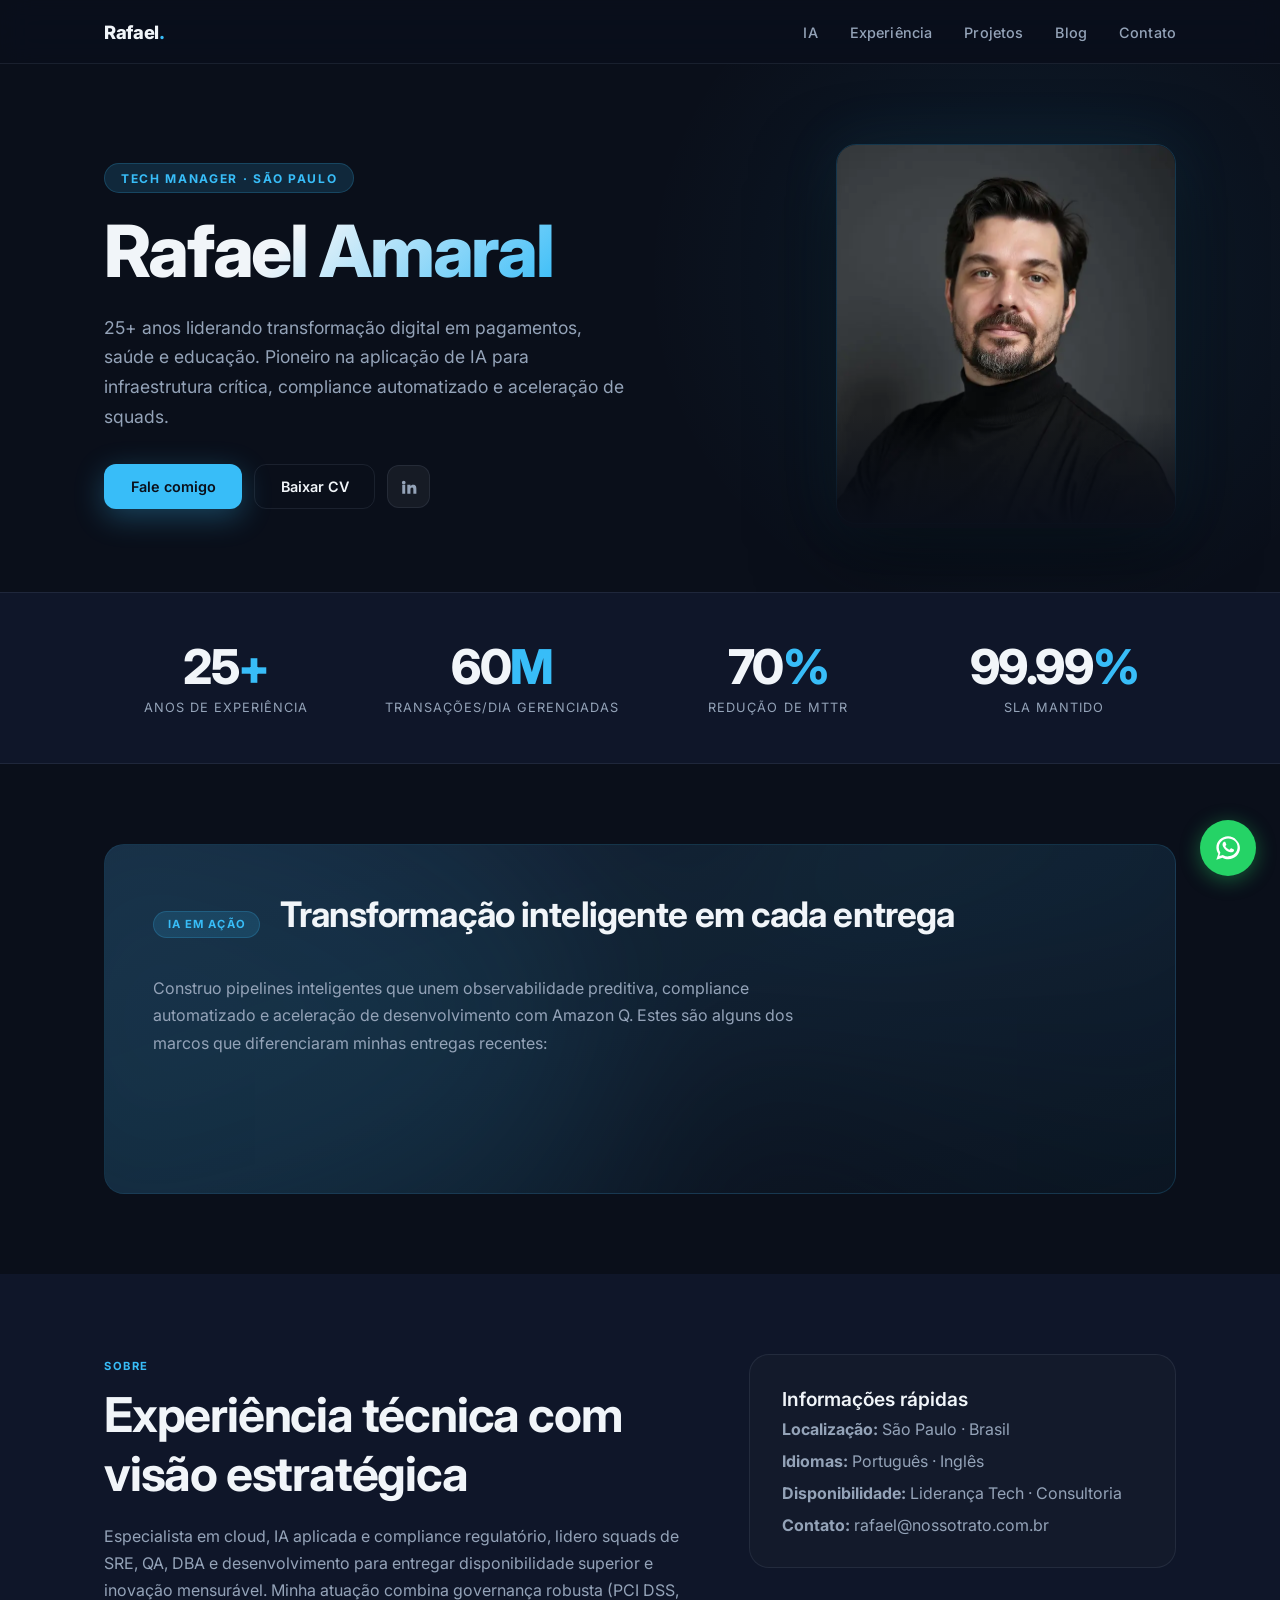
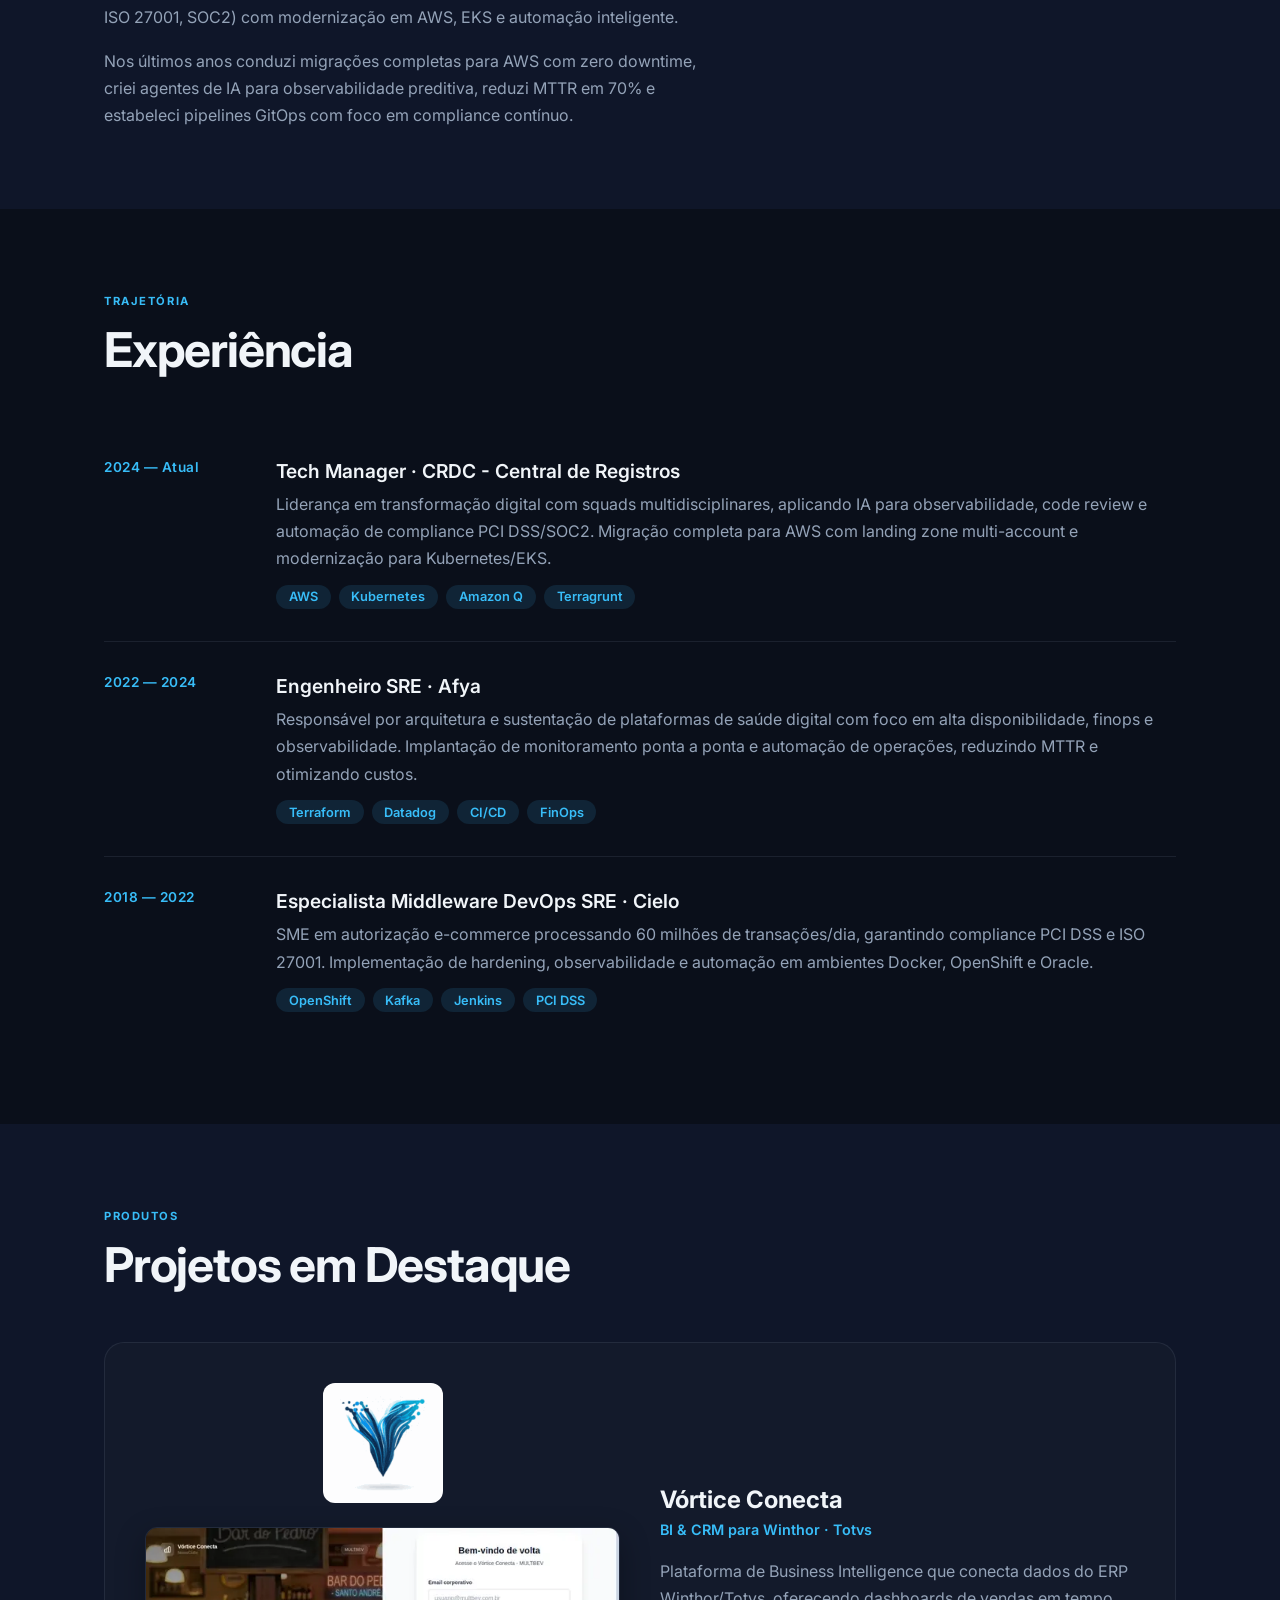
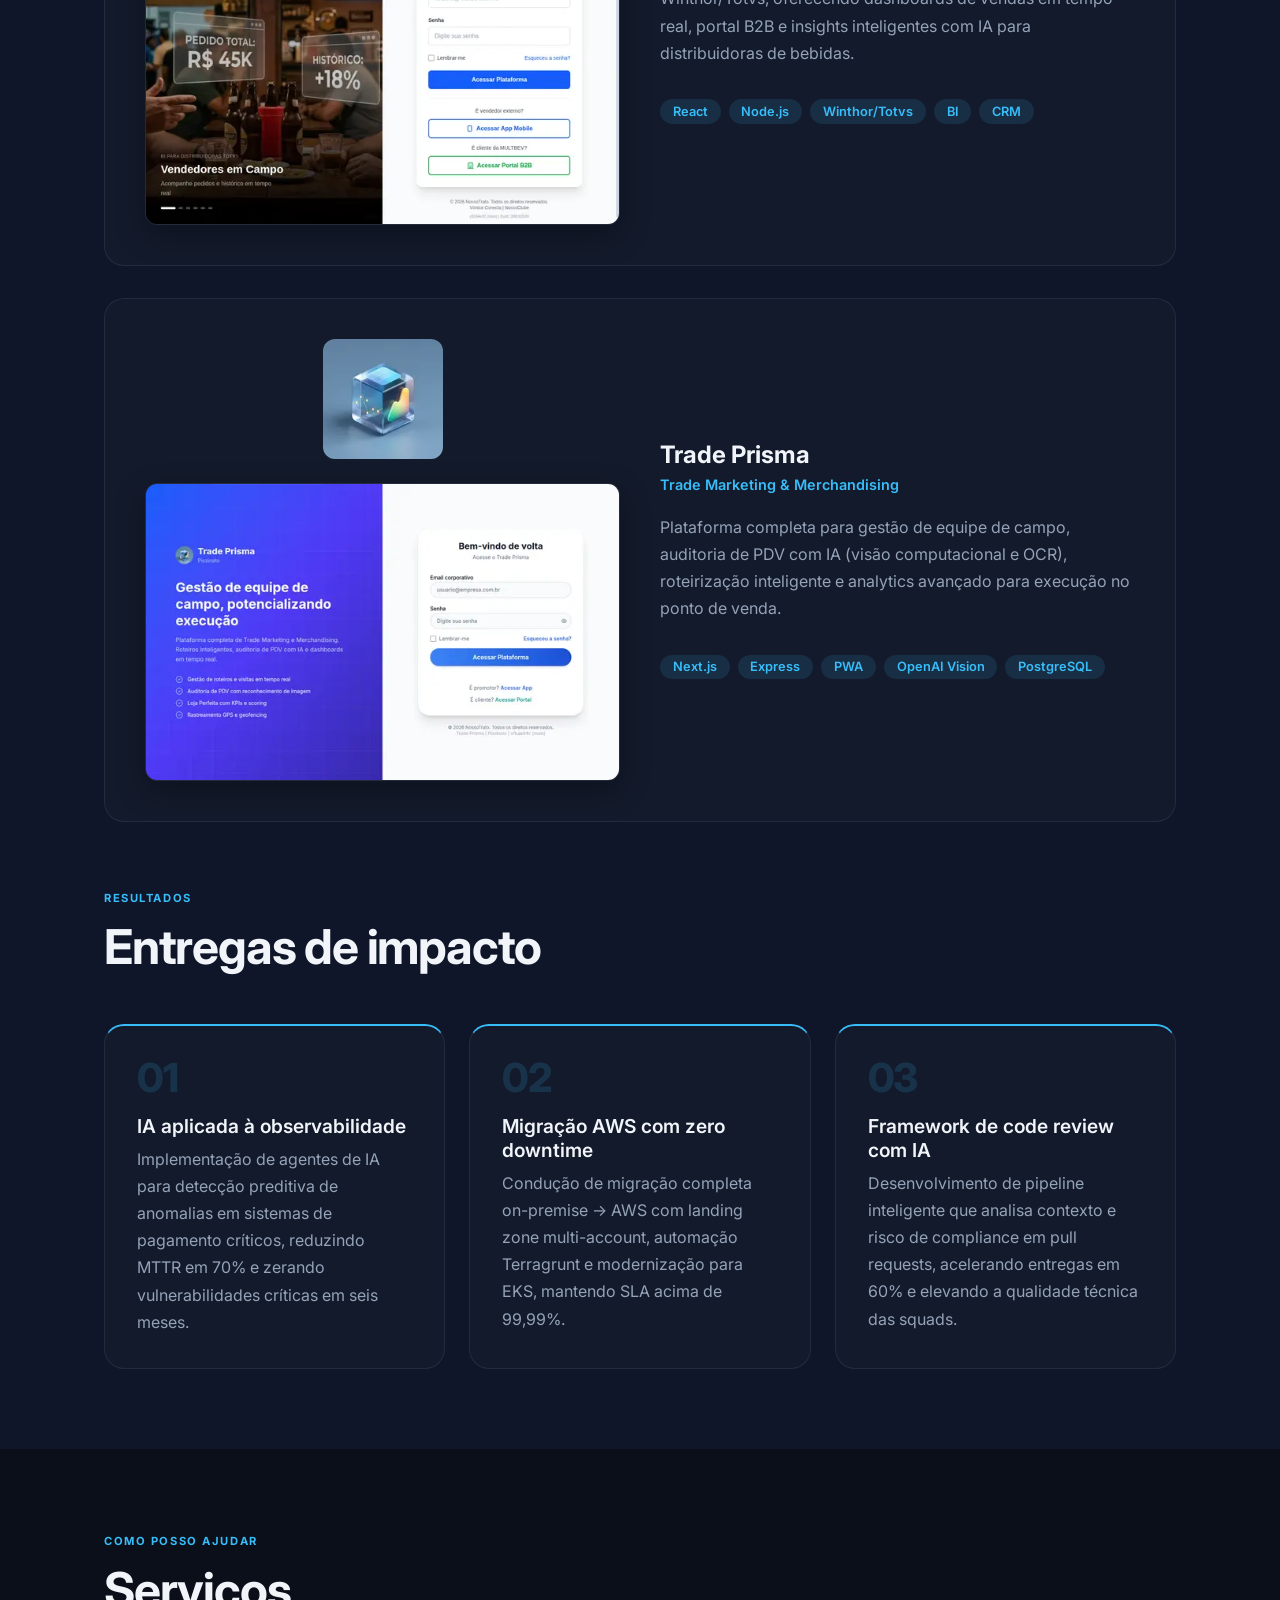
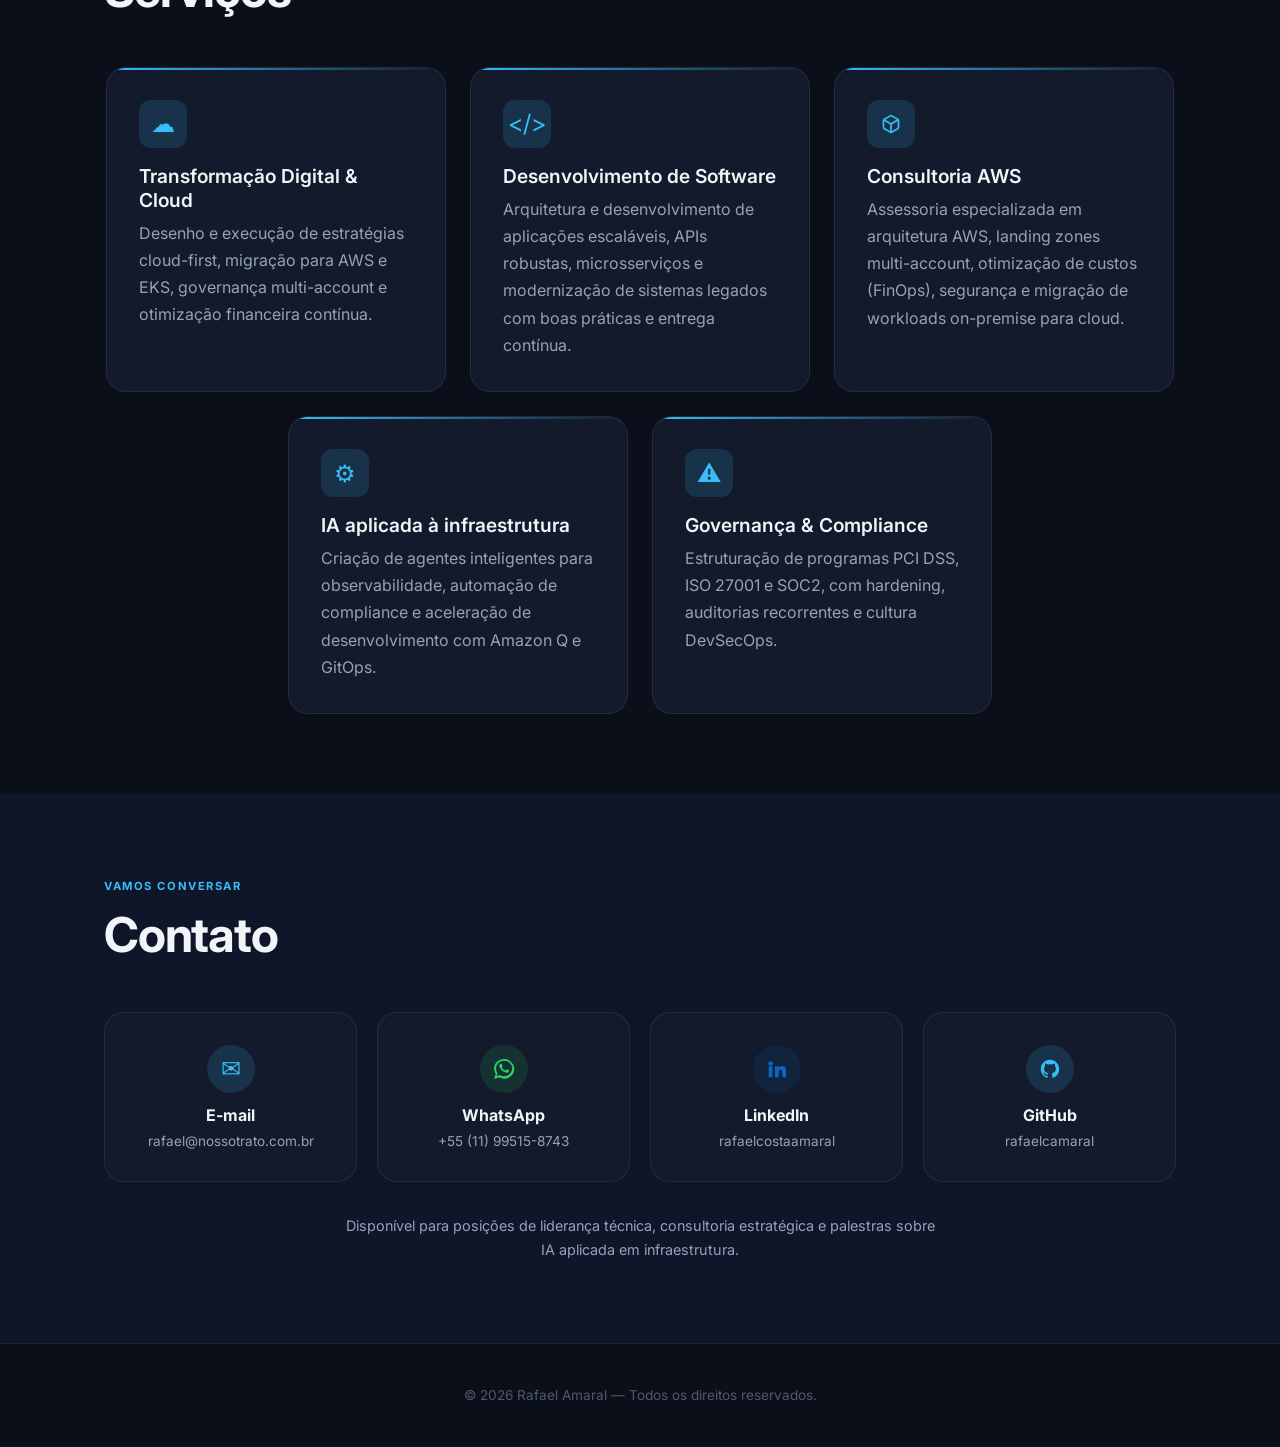
==== commit 8333c29e: "Fix: corrige nome dos arquivos de foto no HTML O replace_all do GitHub username também renomeou as r" ====
--- a/index.html
+++ b/index.html
@@ -16,7 +16,7 @@
     />
     <meta property="og:url" content="https://decomposeai.tech/" />
     <meta property="og:locale" content="pt_BR" />
-    <meta property="og:image" content="https://decomposeai.tech/assets/rafaelcamaral.jpg" />
+    <meta property="og:image" content="https://decomposeai.tech/assets/rafael-amaral.jpg" />
     <link rel="icon" type="image/svg+xml" href="assets/favicon.svg" />
     <link rel="preconnect" href="https://fonts.googleapis.com" />
     <link rel="preconnect" href="https://fonts.gstatic.com" crossorigin />
@@ -84,9 +84,9 @@
           </div>
           <figure class="hero-photo">
             <picture>
-              <source srcset="assets/rafaelcamaral.webp" type="image/webp" />
+              <source srcset="assets/rafael-amaral.webp" type="image/webp" />
               <img
-                src="assets/rafaelcamaral.jpg"
+                src="assets/rafael-amaral.jpg"
                 alt="Rafael Amaral — Tech Manager"
                 width="380"
                 height="380"
